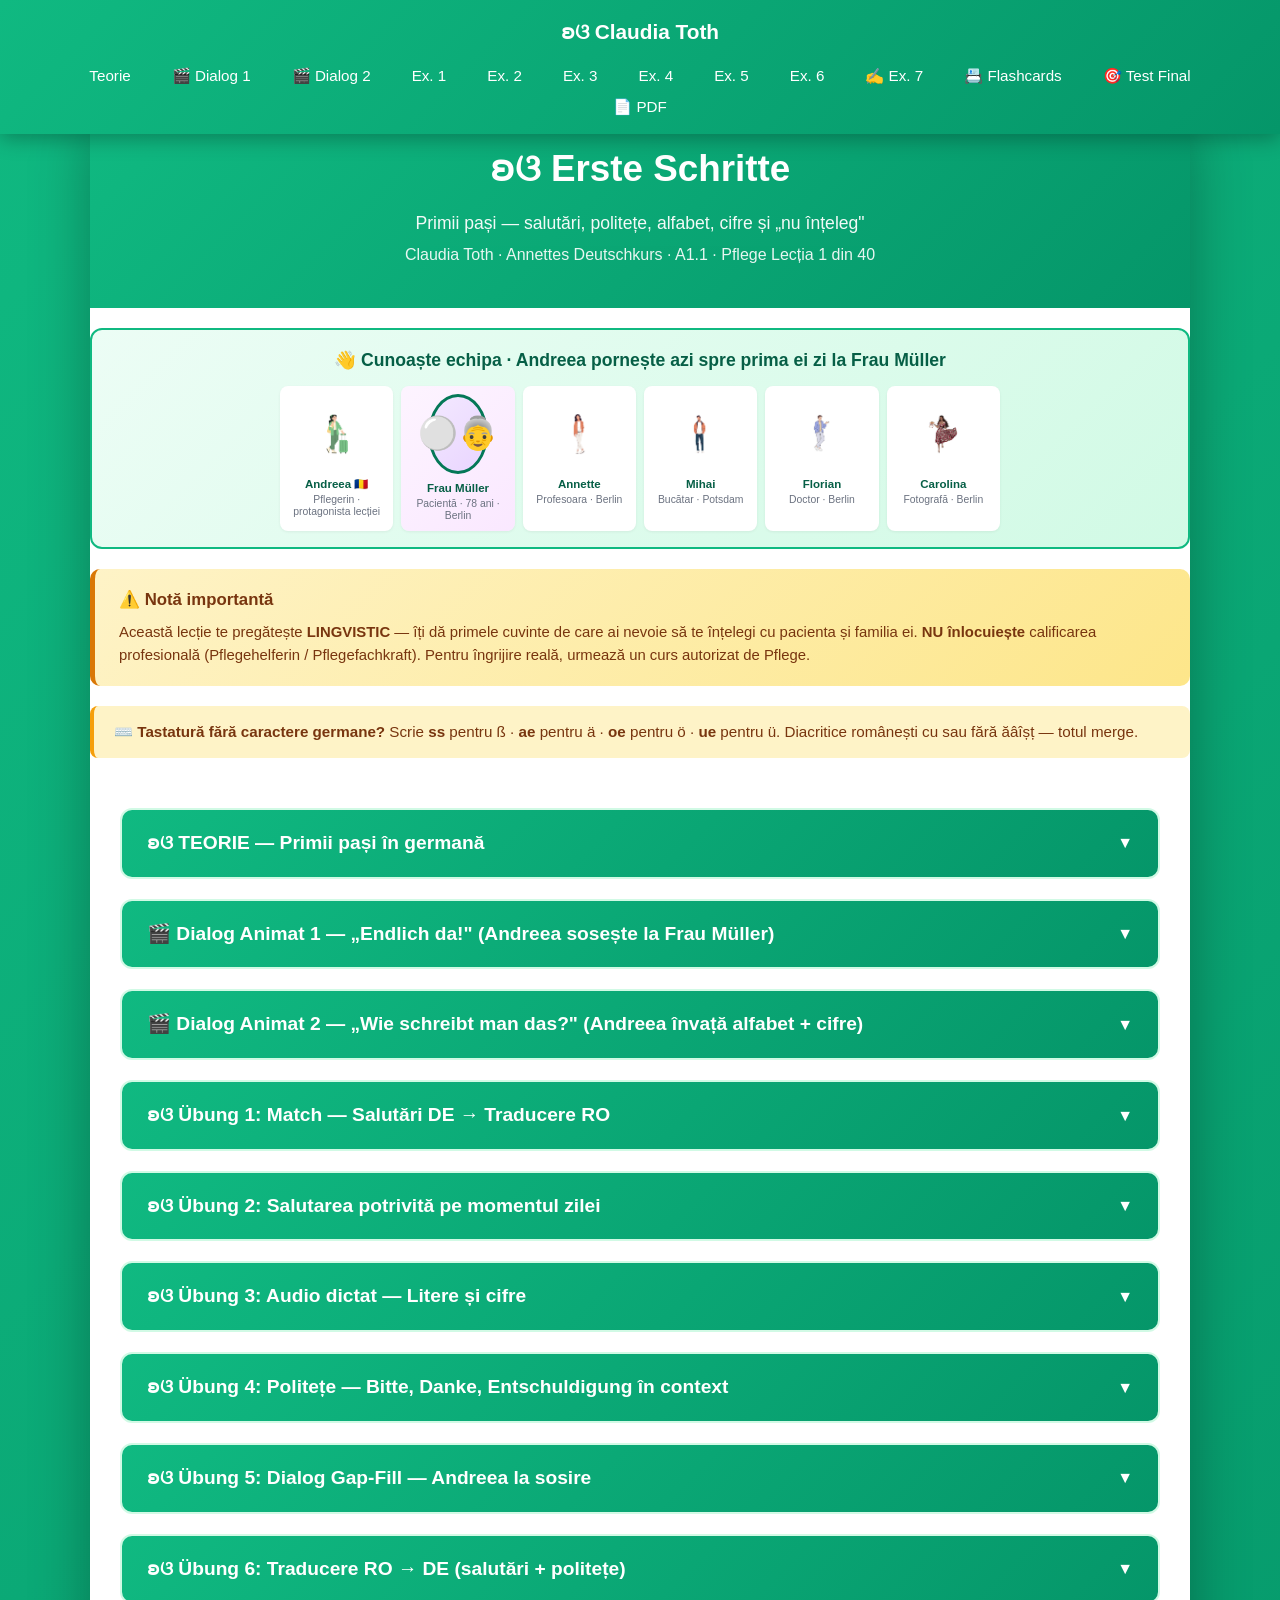
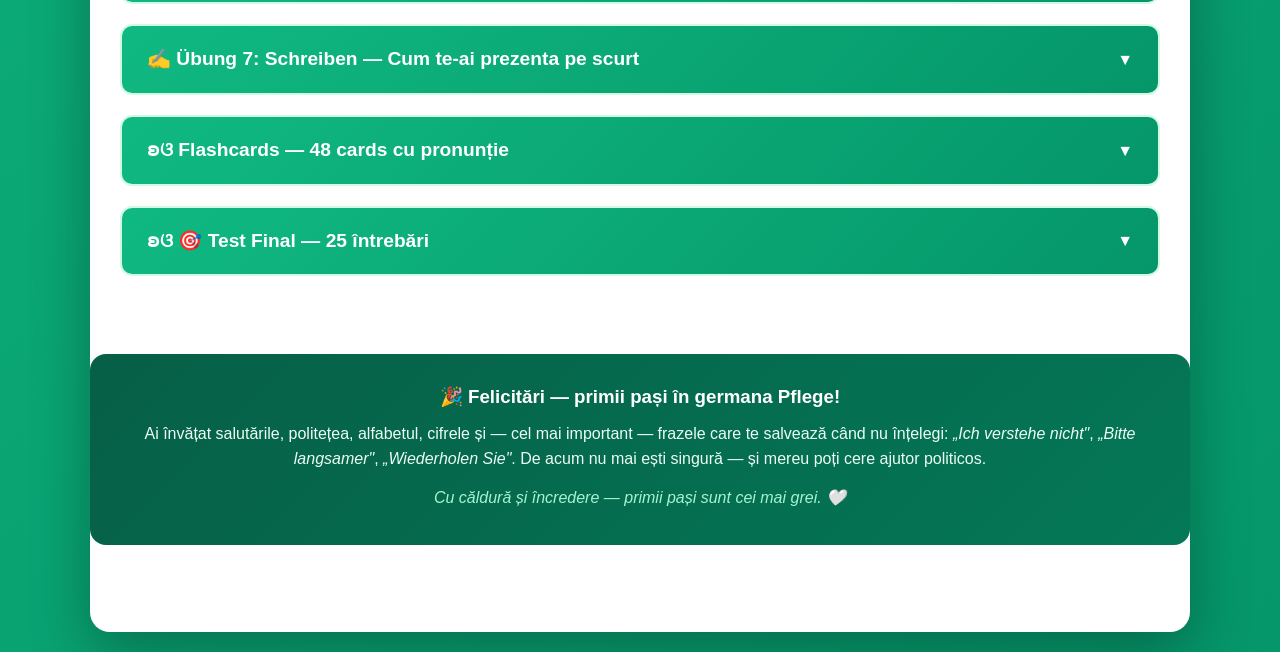
==== index.html @ 39cbe6c2 "Initial commit - Pflege Lectia 1 Erste Schritte A1.1 LIVE Prima lectie A1.1 din cursul Pflege cap-co" ====
<!DOCTYPE html>
<html lang="ro">
<head>
    <meta charset="UTF-8">
    <meta name="robots" content="noindex, nofollow">
    <meta name="viewport" content="width=device-width, initial-scale=1.0">
    <title>Erste Schritte — Salutări + politețe + alfabet + cifre + „nu înțeleg" · A1.1 · Pflege Lecția 1 · Annettes Deutschkurs</title>
    <meta property="og:title" content="Pflege Lecția 1 · Erste Schritte · Claudia Toth">
    <meta property="og:description" content="A1.1 Pflege Lecția 1 — primii pași: salutări, politețe, alfabetul german, cifre 0-10 și frazele salvatoare „nu înțeleg / vorbiți mai rar / repetați". Primul contact cu pacientul fără stres. · Claudia Toth · Annettes Deutschkurs">
    <meta property="og:type" content="website">
    <meta property="og:locale" content="ro_RO">
    <meta name="description" content="Pflege Lecția 1 — Erste Schritte. Salutări de bază, politețe, alfabet german, cifre 0-10, fraze salvatoare „nu înțeleg" · Claudia Toth · Annettes Deutschkurs">
    <link rel="stylesheet" href="styles.css">
</head>
<body>
    <nav class="navbar">
        <a href="#top" class="navbar-logo">ʚଓ Claudia Toth</a>
        <ul class="navbar-menu">
            <li><a href="#teorie" onclick="openSection(0)">Teorie</a></li>
            <li><a href="#dialog1" onclick="openSection(1)">🎬 Dialog 1</a></li>
            <li><a href="#dialog2" onclick="openSection(2)">🎬 Dialog 2</a></li>
            <li><a href="#ex1" onclick="openSection(3)">Ex. 1</a></li>
            <li><a href="#ex2" onclick="openSection(4)">Ex. 2</a></li>
            <li><a href="#ex3" onclick="openSection(5)">Ex. 3</a></li>
            <li><a href="#ex4" onclick="openSection(6)">Ex. 4</a></li>
            <li><a href="#ex5" onclick="openSection(7)">Ex. 5</a></li>
            <li><a href="#ex6" onclick="openSection(8)">Ex. 6</a></li>
            <li><a href="#ex7" onclick="openSection(9)">✍️ Ex. 7</a></li>
            <li><a href="#flashcards" onclick="openSection(10)">📇 Flashcards</a></li>
            <li><a href="#final-test" onclick="openSection(11)">🎯 Test Final</a></li>
            <li><a href="erste-schritte.pdf" download>📄 PDF</a></li>
        </ul>
    </nav>

    <div class="container" id="top">
        <div class="header">
            <h1>ʚଓ Erste Schritte</h1>
            <p class="subtitle">Primii pași — salutări, politețe, alfabet, cifre și „nu înțeleg"</p>
            <p>Claudia Toth · Annettes Deutschkurs · A1.1 · Pflege Lecția 1 din 40</p>
        </div>

        <div class="cast-banner">
            <h4>👋 Cunoaște echipa · Andreea pornește azi spre prima ei zi la Frau Müller</h4>
            <div class="cast-grid">
                <div class="cast-card"><img src="images/andreea.png" alt="Andreea"><div class="name">Andreea 🇷🇴</div><div class="detail">Pflegerin · protagonista lecției</div></div>
                <div class="cast-card frau-mueller-card">
                    <div class="frau-mueller-avatar">
                        <span class="hair">⚪</span>
                        <span class="face">👵</span>
                    </div>
                    <div class="name">Frau Müller</div><div class="detail">Pacientă · 78 ani · Berlin</div>
                </div>
                <div class="cast-card"><img src="images/annette.png" alt="Annette"><div class="name">Annette</div><div class="detail">Profesoara · Berlin</div></div>
                <div class="cast-card"><img src="images/mihai.png" alt="Mihai"><div class="name">Mihai</div><div class="detail">Bucătar · Potsdam</div></div>
                <div class="cast-card"><img src="images/florian.png" alt="Florian"><div class="name">Florian</div><div class="detail">Doctor · Berlin</div></div>
                <div class="cast-card"><img src="images/carolina.png" alt="Carolina"><div class="name">Carolina</div><div class="detail">Fotografă · Berlin</div></div>
            </div>
        </div>

        <div class="box-etic">
            <h4>⚠️ Notă importantă</h4>
            <p>Această lecție te pregătește <strong>LINGVISTIC</strong> — îți dă primele cuvinte de care ai nevoie să te înțelegi cu pacienta și familia ei. <strong>NU înlocuiește</strong> calificarea profesională (Pflegehelferin / Pflegefachkraft). Pentru îngrijire reală, urmează un curs autorizat de Pflege.</p>
        </div>

        <div style="background:#fef3c7; border-left:4px solid #f59e0b; padding:14px 20px; margin:20px 0; border-radius:8px;">
            <p style="margin:0; color:#78350f; font-size:0.95rem;">⌨️ <strong>Tastatură fără caractere germane?</strong> Scrie <strong>ss</strong> pentru ß · <strong>ae</strong> pentru ä · <strong>oe</strong> pentru ö · <strong>ue</strong> pentru ü. Diacritice românești cu sau fără ăâîșț — totul merge.</p>
        </div>

        <div class="content">
            <div class="section" id="teorie">
                <div class="section-header" onclick="toggleMainSection(0)"><h3>ʚଓ TEORIE — Primii pași în germană</h3><span class="arrow">▼</span></div>
                <div class="section-content" id="main-section-0"><div id="theory-container"></div></div>
            </div>

            <div class="section" id="dialog1">
                <div class="section-header" onclick="toggleMainSection(1)"><h3>🎬 Dialog Animat 1 — „Endlich da!" (Andreea sosește la Frau Müller)</h3><span class="arrow">▼</span></div>
                <div class="section-content" id="main-section-1"><div id="dialog1-container"></div></div>
            </div>

            <div class="section" id="dialog2">
                <div class="section-header" onclick="toggleMainSection(2)"><h3>🎬 Dialog Animat 2 — „Wie schreibt man das?" (Andreea învață alfabet + cifre)</h3><span class="arrow">▼</span></div>
                <div class="section-content" id="main-section-2"><div id="dialog2-container"></div></div>
            </div>

            <div class="section" id="ex1">
                <div class="section-header" onclick="toggleMainSection(3)"><h3>ʚଓ Übung 1: Match — Salutări DE → Traducere RO</h3><span class="arrow">▼</span></div>
                <div class="section-content" id="main-section-3">
                    <div id="ex1-container"></div>
                    <div class="btn-container">
                        <button class="btn btn-check" onclick="checkExercise(1)">✓ Verifică</button>
                        <button class="btn btn-reset" onclick="resetExercise(1)">↻ Resetează</button>
                    </div>
                    <div class="score" id="score-1"></div>
                </div>
            </div>

            <div class="section" id="ex2">
                <div class="section-header" onclick="toggleMainSection(4)"><h3>ʚଓ Übung 2: Salutarea potrivită pe momentul zilei</h3><span class="arrow">▼</span></div>
                <div class="section-content" id="main-section-4">
                    <div id="ex2-container"></div>
                    <div class="btn-container">
                        <button class="btn btn-check" onclick="checkExercise(2)">✓ Verifică</button>
                        <button class="btn btn-reset" onclick="resetExercise(2)">↻ Resetează</button>
                    </div>
                    <div class="score" id="score-2"></div>
                </div>
            </div>

            <div class="section" id="ex3">
                <div class="section-header" onclick="toggleMainSection(5)"><h3>ʚଓ Übung 3: Audio dictat — Litere și cifre</h3><span class="arrow">▼</span></div>
                <div class="section-content" id="main-section-5">
                    <div id="ex3-container"></div>
                    <div class="btn-container">
                        <button class="btn btn-check" onclick="checkExercise(3)">✓ Verifică</button>
                        <button class="btn btn-reset" onclick="resetExercise(3)">↻ Resetează</button>
                    </div>
                    <div class="score" id="score-3"></div>
                </div>
            </div>

            <div class="section" id="ex4">
                <div class="section-header" onclick="toggleMainSection(6)"><h3>ʚଓ Übung 4: Politețe — Bitte, Danke, Entschuldigung în context</h3><span class="arrow">▼</span></div>
                <div class="section-content" id="main-section-6">
                    <div id="ex4-container"></div>
                    <div class="btn-container">
                        <button class="btn btn-check" onclick="checkExercise(4)">✓ Verifică</button>
                        <button class="btn btn-reset" onclick="resetExercise(4)">↻ Resetează</button>
                    </div>
                    <div class="score" id="score-4"></div>
                </div>
            </div>

            <div class="section" id="ex5">
                <div class="section-header" onclick="toggleMainSection(7)"><h3>ʚଓ Übung 5: Dialog Gap-Fill — Andreea la sosire</h3><span class="arrow">▼</span></div>
                <div class="section-content" id="main-section-7">
                    <div id="ex5-container"></div>
                    <div class="btn-container">
                        <button class="btn btn-check" onclick="checkExercise(5)">✓ Verifică</button>
                        <button class="btn btn-reset" onclick="resetExercise(5)">↻ Resetează</button>
                    </div>
                    <div class="score" id="score-5"></div>
                </div>
            </div>

            <div class="section" id="ex6">
                <div class="section-header" onclick="toggleMainSection(8)"><h3>ʚଓ Übung 6: Traducere RO → DE (salutări + politețe)</h3><span class="arrow">▼</span></div>
                <div class="section-content" id="main-section-8">
                    <div id="ex6-container"></div>
                    <div class="btn-container">
                        <button class="btn btn-check" onclick="checkExercise(6)">✓ Verifică</button>
                        <button class="btn btn-reset" onclick="resetExercise(6)">↻ Resetează</button>
                    </div>
                    <div class="score" id="score-6"></div>
                </div>
            </div>

            <div class="section" id="ex7">
                <div class="section-header" onclick="toggleMainSection(9)"><h3>✍️ Übung 7: Schreiben — Cum te-ai prezenta pe scurt</h3><span class="arrow">▼</span></div>
                <div class="section-content" id="main-section-9">
                    <div id="ex7-container"></div>
                </div>
            </div>

            <div class="section" id="flashcards">
                <div class="section-header" onclick="toggleMainSection(10)"><h3>ʚଓ Flashcards — 48 cards cu pronunție</h3><span class="arrow">▼</span></div>
                <div class="section-content" id="main-section-10"><div id="flashcards-container"></div></div>
            </div>

            <div class="section" id="final-test">
                <div class="section-header" onclick="toggleMainSection(11)"><h3>ʚଓ 🎯 Test Final — 25 întrebări</h3><span class="arrow">▼</span></div>
                <div class="section-content" id="main-section-11"><div id="final-test-container"></div></div>
            </div>
        </div>

        <div class="footer-cta">
            <h3>🎉 Felicitări — primii pași în germana Pflege!</h3>
            <p>Ai învățat salutările, politețea, alfabetul, cifrele și — cel mai important — frazele care te salvează când nu înțelegi: <em>„Ich verstehe nicht"</em>, <em>„Bitte langsamer"</em>, <em>„Wiederholen Sie"</em>. De acum nu mai ești singură — și mereu poți cere ajutor politicos.</p>
            <p class="cta-sub">Cu căldură și încredere — primii pași sunt cei mai grei. 🤍</p>
        </div>

        <footer style="text-align:center; padding:24px 16px; color:#fff; font-size:0.9rem; opacity:0.9;">
            © 2026 Claudia Toth · Annettes Deutschkurs · Pflege Lecția 1 din 40 — Erste Schritte
        </footer>
    </div>

    <script src="main.js"></script>
    <script src="theory.js"></script>
    <script src="dialogs.js"></script>
    <script src="exercises.js"></script>
    <script src="flashcards.js"></script>
    <script src="final-test.js"></script>
</body>
</html>
---- styles.css ----
﻿/* ============================================
   CLAUDIA TOTH - NOMEN-VERB-VERBINDUNGEN
   Design verde profesional · Mobile responsive
   ============================================ */

* {
    margin: 0;
    padding: 0;
    box-sizing: border-box;
}

body {
    font-family: 'Segoe UI', Tahoma, Geneva, Verdana, sans-serif;
    background: linear-gradient(135deg, #10b981 0%, #059669 100%);
    line-height: 1.6;
    padding: 0;
    padding-top: 80px;
    min-height: 100vh;
    color: #374151;
}

/* ============================================
   NAVIGATION BAR
   ============================================ */
.navbar {
    position: fixed;
    top: 0;
    left: 0;
    right: 0;
    background: linear-gradient(135deg, #10b981 0%, #059669 100%);
    padding: 15px 30px;
    box-shadow: 0 4px 20px rgba(0,0,0,0.3);
    z-index: 1000;
    display: flex;
    flex-direction: column;
    gap: 15px;
    align-items: center;
    justify-content: center;
}

.navbar-logo {
    color: white;
    font-size: 1.3rem;
    font-weight: bold;
    text-decoration: none;
}

.navbar-menu {
    display: flex;
    gap: 5px;
    list-style: none;
    align-items: center;
    flex-wrap: wrap;
    justify-content: center;
}

.navbar-menu a {
    color: white;
    text-decoration: none;
    padding: 10px 18px;
    border-radius: 8px;
    transition: all 0.3s;
    font-size: 0.95rem;
    font-weight: 500;
}

.navbar-menu a:hover {
    background: rgba(255,255,255,0.2);
    transform: translateY(-2px);
}

/* ============================================
   CONTAINER PRINCIPAL
   ============================================ */
.container {
    max-width: 1100px;
    margin: 20px auto;
    background: white;
    border-radius: 20px;
    box-shadow: 0 20px 60px rgba(0,0,0,0.3);
    overflow: hidden;
}

.header {
    background: linear-gradient(135deg, #10b981 0%, #059669 100%);
    color: white;
    padding: 40px 30px;
    text-align: center;
}

.header h1 {
    font-size: 2.3rem;
    margin-bottom: 10px;
}

.header .subtitle {
    font-size: 1.1rem;
    opacity: 0.95;
    margin-bottom: 5px;
}

.header p {
    font-size: 1rem;
    opacity: 0.9;
}

.content {
    padding: 30px;
}

/* ============================================
   SECȚIUNI (Teorie + Exerciții)
   ============================================ */
.section {
    margin-bottom: 20px;
    scroll-margin-top: 100px;
    border-radius: 12px;
    overflow: hidden;
    border: 2px solid #d1fae5;
}

.section-header {
    background: linear-gradient(135deg, #10b981 0%, #059669 100%);
    color: white;
    padding: 18px 25px;
    cursor: pointer;
    display: flex;
    justify-content: space-between;
    align-items: center;
    transition: all 0.3s;
}

.section-header:hover {
    background: linear-gradient(135deg, #059669 0%, #047857 100%);
}

.section-header h3 {
    font-size: 1.2rem;
}

.arrow {
    transition: transform 0.3s;
    font-size: 1rem;
}

.arrow.rotated {
    transform: rotate(180deg);
}

.section-content {
    display: none;
    padding: 25px;
    background: #f0fdf4;
}

.section-content.active {
    display: block;
    animation: fadeIn 0.4s ease-in-out;
}

@keyframes fadeIn {
    from { opacity: 0; transform: translateY(-5px); }
    to { opacity: 1; transform: translateY(0); }
}

/* ============================================
   SUB-SECȚIUNI (în Teorie)
   ============================================ */
.sub-section {
    margin-bottom: 12px;
    border-radius: 10px;
    overflow: hidden;
    border: 1px solid #a7f3d0;
    background: white;
}

.sub-section-header {
    background: #d1fae5;
    color: #065f46;
    padding: 12px 18px;
    cursor: pointer;
    display: flex;
    justify-content: space-between;
    align-items: center;
    font-weight: 600;
    transition: background 0.3s;
    gap: 10px;
}

.sub-section-header > span:first-child {
    flex: 1;
}

.sub-section-header:hover {
    background: #a7f3d0;
}

/* ============================================
   AUDIO PLAYER (Play / Stop la fiecare subtitlu)
   ============================================ */
.audio-player {
    display: flex;
    align-items: center;
}

.audio-btn {
    background: #10b981;
    color: white;
    border: none;
    width: 36px;
    height: 36px;
    border-radius: 50%;
    cursor: pointer;
    font-size: 0.9rem;
    transition: all 0.3s;
    display: flex;
    align-items: center;
    justify-content: center;
    padding: 0;
    box-shadow: 0 2px 6px rgba(16, 185, 129, 0.3);
}

.audio-btn:hover {
    background: #059669;
    transform: scale(1.1);
    box-shadow: 0 4px 10px rgba(16, 185, 129, 0.5);
}

.audio-btn:active {
    transform: scale(0.95);
}

.lesson-audio {
    display: flex;
    align-items: center;
    gap: 12px;
    margin-bottom: 18px;
    padding: 10px 14px;
    background: #f0fdf4;
    border-left: 4px solid #10b981;
    border-radius: 6px;
}

.lesson-audio-label {
    color: #065f46;
    font-weight: 600;
    font-size: 0.95rem;
}

.sub-arrow {
    transition: transform 0.3s;
}

.sub-arrow.rotated {
    transform: rotate(180deg);
}

.sub-section-content {
    display: none;
    padding: 18px;
    background: white;
}

.sub-section-content.active {
    display: block;
}

/* ============================================
   THEORY BOX
   ============================================ */
.theory-box {
    background: white;
    border-left: 4px solid #10b981;
    padding: 18px 22px;
    margin: 12px 0;
    border-radius: 8px;
    box-shadow: 0 2px 8px rgba(0,0,0,0.05);
}

.theory-box h4 {
    color: #065f46;
    margin-bottom: 10px;
    font-size: 1.1rem;
}

.theory-box p {
    margin-bottom: 8px;
}

.theory-box ul {
    margin-left: 20px;
    margin-top: 8px;
}

.theory-box li {
    margin-bottom: 6px;
}

/* Exemple în context */
.example-box {
    background: #ecfdf5;
    border: 1px dashed #10b981;
    padding: 12px 16px;
    border-radius: 8px;
    margin: 10px 0;
    font-style: italic;
}

.example-box .de {
    color: #065f46;
    font-weight: 600;
    font-style: normal;
}

.example-box .ro {
    color: #6b7280;
    font-size: 0.95rem;
    margin-top: 4px;
}

/* Tabele teorie */
.theory-table {
    width: 100%;
    border-collapse: collapse;
    margin: 12px 0;
    background: white;
    border-radius: 8px;
    overflow: hidden;
    box-shadow: 0 2px 6px rgba(0,0,0,0.05);
}

.theory-table th {
    background: #10b981;
    color: white;
    padding: 12px;
    text-align: left;
    font-weight: 600;
}

.theory-table td {
    padding: 10px 12px;
    border-bottom: 1px solid #d1fae5;
}

.theory-table tr:last-child td {
    border-bottom: none;
}

.theory-table tr:nth-child(even) {
    background: #f0fdf4;
}

.theory-table .verb {
    color: #059669;
    font-weight: bold;
}

.theory-table .nomen {
    color: #065f46;
    font-weight: 600;
}

.theory-table .ro-text {
    color: #6b7280;
    font-style: italic;
    font-size: 0.95rem;
}

/* ============================================
   EXERCIȚII
   ============================================ */
.exercise-instruction {
    background: #fffbeb;
    border-left: 4px solid #f59e0b;
    padding: 12px 18px;
    margin-bottom: 18px;
    border-radius: 8px;
    color: #78350f;
}

.exercise-item {
    background: white;
    padding: 15px 18px;
    margin-bottom: 12px;
    border-radius: 10px;
    display: flex;
    align-items: flex-start;
    gap: 12px;
    flex-wrap: wrap;
    box-shadow: 0 2px 6px rgba(0,0,0,0.05);
}

.exercise-number {
    background: #10b981;
    color: white;
    width: 30px;
    height: 30px;
    border-radius: 50%;
    display: flex;
    align-items: center;
    justify-content: center;
    font-weight: bold;
    flex-shrink: 0;
    font-size: 0.9rem;
}

.input-group {
    flex: 1;
    min-width: 200px;
    display: flex;
    flex-direction: column;
    gap: 6px;
}

.input-group label {
    color: #374151;
    font-size: 1rem;
    line-height: 1.5;
}

.input-group .nomen-highlight {
    color: #065f46;
    font-weight: bold;
    background: #d1fae5;
    padding: 2px 8px;
    border-radius: 5px;
}

.input-group input[type="text"],
.input-group select {
    padding: 10px 14px;
    border: 2px solid #d1fae5;
    border-radius: 8px;
    font-size: 1rem;
    font-family: inherit;
    transition: all 0.3s;
    background: white;
}

.input-group input[type="text"]:focus,
.input-group select:focus {
    outline: none;
    border-color: #10b981;
    box-shadow: 0 0 0 3px rgba(16, 185, 129, 0.15);
}

/* Multiple choice */
.mc-options {
    display: flex;
    flex-direction: column;
    gap: 8px;
    margin-top: 8px;
}

.mc-option {
    display: flex;
    align-items: center;
    gap: 10px;
    padding: 8px 12px;
    border-radius: 8px;
    transition: background 0.2s;
    cursor: pointer;
}

.mc-option:hover {
    background: #f0fdf4;
}

.mc-option input[type="radio"] {
    cursor: pointer;
    width: 18px;
    height: 18px;
    accent-color: #10b981;
}

.mc-option label {
    cursor: pointer;
    flex: 1;
}

/* Feedback */
.feedback {
    width: 100%;
    margin-top: 8px;
    padding: 0;
    font-size: 0.95rem;
    border-radius: 6px;
    transition: all 0.3s;
}

.feedback.correct {
    background: #d1fae5;
    color: #065f46;
    padding: 10px 14px;
    border-left: 3px solid #10b981;
}

.feedback.incorrect {
    background: #fee2e2;
    color: #991b1b;
    padding: 10px 14px;
    border-left: 3px solid #ef4444;
}

.feedback.correct::before {
    content: "✓ Richtig! ";
    font-weight: bold;
}

.feedback.incorrect::before {
    content: "✗ Falsch. ";
    font-weight: bold;
}

/* ============================================
   BUTOANE
   ============================================ */
.btn-container {
    display: flex;
    gap: 15px;
    justify-content: center;
    margin: 30px 0;
    flex-wrap: wrap;
}

.btn {
    padding: 14px 32px;
    border: none;
    border-radius: 10px;
    font-size: 1rem;
    font-weight: 600;
    cursor: pointer;
    transition: all 0.3s;
    font-family: inherit;
}

.btn-check {
    background: linear-gradient(135deg, #10b981 0%, #059669 100%);
    color: white;
}

.btn-check:hover {
    transform: translateY(-2px);
    box-shadow: 0 8px 20px rgba(16, 185, 129, 0.4);
}

.btn-reset {
    background: #6b7280;
    color: white;
}

.btn-reset:hover {
    background: #4b5563;
    transform: translateY(-2px);
    box-shadow: 0 8px 20px rgba(107, 114, 128, 0.4);
}

/* ============================================
   SCOR
   ============================================ */
.score {
    display: none;
    background: linear-gradient(135deg, #10b981 0%, #059669 100%);
    color: white;
    padding: 25px;
    border-radius: 12px;
    text-align: center;
    margin: 20px 0;
    scroll-margin-top: 100px;
}

.score.show {
    display: block;
    animation: fadeIn 0.5s;
}

.score-value {
    font-size: 2rem;
    font-weight: bold;
    margin-bottom: 10px;
}

.score-message {
    font-size: 1.1rem;
}

/* ============================================
   FLASHCARDS
   ============================================ */
.flashcard-counter {
    text-align: center;
    margin-bottom: 15px;
    color: #065f46;
    font-weight: 600;
}

.flashcard {
    background: white;
    border-radius: 16px;
    padding: 50px 30px;
    min-height: 220px;
    display: flex;
    align-items: center;
    justify-content: center;
    text-align: center;
    cursor: pointer;
    box-shadow: 0 4px 15px rgba(0,0,0,0.1);
    transition: transform 0.3s;
    position: relative;
    border: 3px solid #10b981;
}

.flashcard:hover {
    transform: scale(1.02);
}

.flashcard-content {
    width: 100%;
}

.flashcard .de {
    font-size: 1.8rem;
    color: #065f46;
    font-weight: bold;
    margin-bottom: 10px;
}

.flashcard .ro {
    font-size: 1.2rem;
    color: #6b7280;
    font-style: italic;
    display: none;
}

.flashcard.flipped .ro {
    display: block;
    animation: fadeIn 0.3s;
}

.flashcard-hint {
    position: absolute;
    bottom: 12px;
    left: 0;
    right: 0;
    color: #9ca3af;
    font-size: 0.85rem;
}

.flashcard-audio-btn {
    position: absolute;
    top: 15px;
    right: 15px;
    background: #10b981;
    color: white;
    border: none;
    width: 40px;
    height: 40px;
    border-radius: 50%;
    font-size: 1.2rem;
    cursor: pointer;
    transition: all 0.3s;
    display: flex;
    align-items: center;
    justify-content: center;
}

.flashcard-audio-btn:hover {
    background: #059669;
    transform: scale(1.1);
}

.flashcard-controls {
    display: flex;
    justify-content: space-between;
    gap: 15px;
    margin-top: 20px;
}

.flashcard-btn {
    flex: 1;
    background: linear-gradient(135deg, #10b981 0%, #059669 100%);
    color: white;
    padding: 12px;
    border: none;
    border-radius: 8px;
    cursor: pointer;
    font-size: 1rem;
    font-weight: 600;
    transition: all 0.3s;
    font-family: inherit;
}

.flashcard-btn:hover {
    transform: translateY(-2px);
    box-shadow: 0 4px 12px rgba(16, 185, 129, 0.4);
}

.flashcard-btn:disabled {
    background: #d1d5db;
    cursor: not-allowed;
    transform: none;
    box-shadow: none;
}

/* ============================================
   MOBILE RESPONSIVE
   ============================================ */
@media (max-width: 768px) {
    body {
        padding: 0;
        padding-top: 140px;
    }

    .navbar {
        padding: 15px;
    }

    .navbar-menu a {
        padding: 8px 12px;
        font-size: 0.85rem;
    }

    .container {
        margin: 10px;
        border-radius: 12px;
    }

    .header h1 {
        font-size: 1.6rem;
    }

    .header .subtitle {
        font-size: 0.95rem;
    }

    .content {
        padding: 15px;
    }

    .section-header h3 {
        font-size: 1rem;
    }

    .exercise-item {
        padding: 12px;
    }

    .input-group {
        min-width: 100%;
    }

    .btn {
        padding: 12px 24px;
        font-size: 0.95rem;
    }

    .flashcard {
        padding: 35px 20px;
        min-height: 180px;
    }

    .flashcard .de {
        font-size: 1.4rem;
    }

    .flashcard .ro {
        font-size: 1rem;
    }

    .theory-table,
    .grammar-table {
        font-size: 0.9rem;
        display: block;
        overflow-x: auto;
        white-space: nowrap;
        -webkit-overflow-scrolling: touch;
        max-width: 100%;
        scrollbar-width: thin;
        scrollbar-color: #f59e0b #fef3c7;
        background-image: linear-gradient(to right, transparent calc(100% - 32px), rgba(245, 158, 11, 0.28) 100%);
        background-attachment: local;
        background-repeat: no-repeat;
    }

    .theory-table::-webkit-scrollbar,
    .grammar-table::-webkit-scrollbar {
        height: 6px;
    }
    .theory-table::-webkit-scrollbar-track,
    .grammar-table::-webkit-scrollbar-track {
        background: #fef3c7;
        border-radius: 3px;
    }
    .theory-table::-webkit-scrollbar-thumb,
    .grammar-table::-webkit-scrollbar-thumb {
        background: #f59e0b;
        border-radius: 3px;
    }

    .theory-table::before,
    .grammar-table::before {
        content: '👈 Glisează lateral pentru toate coloanele 👉';
        display: block;
        background: #fef3c7;
        color: #92400e;
        padding: 6px 10px;
        font-size: 0.72rem;
        text-align: center;
        font-style: italic;
        border-radius: 6px 6px 0 0;
        white-space: nowrap;
        border-bottom: 1px solid #f59e0b;
        position: sticky;
        left: 0;
    }

    .theory-table th,
    .theory-table td,
    .grammar-table th,
    .grammar-table td {
        padding: 8px;
    }
}

/* ============================================
   TRADUCERI ROMÂNĂ sub fiecare propoziție germană
   Permanent vizibile sub tabelele de teorie
   ============================================ */
.ro-translation {
    display: inline-block;
    color: #6b7280;
    font-style: italic;
    font-size: 0.88rem;
    font-weight: normal;
    line-height: 1.4;
    margin-top: 4px;
    padding-left: 8px;
    border-left: 2px solid #fcd34d;
}

/* ============================================
   TEST FINAL - Wizard Style
   ============================================ */

/* Intro section */
.test-intro {
    background: white;
    padding: 30px;
    border-radius: 12px;
    text-align: center;
    box-shadow: 0 2px 8px rgba(0,0,0,0.05);
}

.test-intro h3 {
    color: #065f46;
    font-size: 1.5rem;
    margin-bottom: 15px;
}

.test-intro p {
    color: #374151;
    margin-bottom: 15px;
}

.test-info-list {
    list-style: none;
    padding: 0;
    margin: 20px auto;
    max-width: 500px;
    text-align: left;
}

.test-info-list li {
    padding: 8px 0;
    color: #374151;
}

.btn-large {
    padding: 16px 40px !important;
    font-size: 1.1rem !important;
    margin-top: 15px;
}

/* Wizard - container principal */
.test-wizard {
    background: white;
    padding: 30px;
    border-radius: 12px;
    box-shadow: 0 2px 8px rgba(0,0,0,0.05);
}

/* Progress bar */
.test-progress {
    margin-bottom: 25px;
}

.test-progress-info {
    display: flex;
    justify-content: space-between;
    margin-bottom: 10px;
    font-weight: 600;
    color: #065f46;
    flex-wrap: wrap;
    gap: 10px;
}

.test-progress-bar {
    height: 12px;
    background: #d1fae5;
    border-radius: 6px;
    overflow: hidden;
}

.test-progress-fill {
    height: 100%;
    background: linear-gradient(90deg, #10b981 0%, #059669 100%);
    transition: width 0.4s ease;
    border-radius: 6px;
    box-shadow: 0 0 8px rgba(16, 185, 129, 0.4);
}

/* Întrebarea curentă */
.test-question {
    background: #f0fdf4;
    padding: 25px;
    border-radius: 10px;
    margin-bottom: 20px;
    border: 2px solid #d1fae5;
}

.test-question-label {
    color: #065f46;
    font-weight: 600;
    font-size: 1.05rem;
    margin-bottom: 15px;
}

.test-question-content {
    font-size: 1.15rem;
    color: #374151;
    line-height: 1.8;
    margin-bottom: 12px;
}

.test-blank {
    background: #fef3c7;
    padding: 4px 16px;
    border-radius: 6px;
    border: 2px dashed #f59e0b;
    color: #78350f;
    font-weight: bold;
    margin-right: 8px;
}

.test-translation {
    display: block;
    color: #6b7280;
    font-style: italic;
    margin: 10px 0;
    font-size: 0.95rem;
}

.test-ro-text {
    background: #fff7ed;
    padding: 15px;
    border-radius: 8px;
    border-left: 4px solid #f59e0b;
    color: #78350f;
    font-weight: 500;
}

.test-input {
    width: 100%;
    padding: 12px 16px;
    border: 2px solid #d1fae5;
    border-radius: 8px;
    font-size: 1.05rem;
    font-family: inherit;
    transition: all 0.3s;
    background: white;
    margin-top: 10px;
}

.test-input:focus {
    outline: none;
    border-color: #10b981;
    box-shadow: 0 0 0 3px rgba(16, 185, 129, 0.15);
}

.test-mc {
    margin-top: 15px;
}

.test-mc .mc-option {
    background: white;
    padding: 12px 16px;
    border-radius: 8px;
    margin-bottom: 8px;
    border: 2px solid #d1fae5;
    transition: all 0.2s;
}

.test-mc .mc-option:hover {
    border-color: #10b981;
    background: #f0fdf4;
}

/* Controale wizard */
.test-controls {
    display: flex;
    gap: 12px;
    justify-content: space-between;
    margin-top: 25px;
    flex-wrap: wrap;
}

.btn-secondary {
    background: #6b7280;
    color: white;
}

.btn-secondary:hover {
    background: #4b5563;
    transform: translateY(-2px);
    box-shadow: 0 4px 12px rgba(107, 114, 128, 0.4);
}

.btn:disabled {
    opacity: 0.5;
    cursor: not-allowed;
    transform: none !important;
    box-shadow: none !important;
}

/* Buton ÎNAPOI LA TEORIE */
.btn-back {
    background: linear-gradient(135deg, #6366f1 0%, #4f46e5 100%);
    color: white;
}

.btn-back:hover {
    transform: translateY(-2px);
    box-shadow: 0 8px 20px rgba(99, 102, 241, 0.4);
}

.test-back-top {
    margin-bottom: 20px;
}

/* REZULTATE */
.test-results {
    background: white;
    padding: 30px;
    border-radius: 12px;
    box-shadow: 0 2px 8px rgba(0,0,0,0.05);
}

.test-result-card {
    text-align: center;
    padding: 30px;
    border-radius: 16px;
    margin-bottom: 25px;
}

.test-result-card.passed {
    background: linear-gradient(135deg, #10b981 0%, #059669 100%);
    color: white;
}

.test-result-card.failed {
    background: linear-gradient(135deg, #ef4444 0%, #dc2626 100%);
    color: white;
}

.test-result-emoji {
    font-size: 4rem;
    margin-bottom: 10px;
}

.test-result-badge {
    font-size: 1.3rem;
    font-weight: bold;
    letter-spacing: 2px;
    margin-bottom: 15px;
    opacity: 0.95;
}

.test-result-score {
    font-size: 3rem;
    font-weight: bold;
    margin-bottom: 5px;
}

.test-result-percentage {
    font-size: 2.5rem;
    font-weight: bold;
    margin-bottom: 20px;
    opacity: 0.9;
}

.test-result-message {
    font-size: 1rem;
    line-height: 1.6;
    max-width: 550px;
    margin: 0 auto;
    padding: 0 15px;
}

.pass-mark, .fail-mark {
    margin-top: 20px;
    padding: 12px;
    background: rgba(255,255,255,0.2);
    border-radius: 8px;
    font-weight: 600;
    font-size: 0.95rem;
}

/* Stats categorii */
.test-stats {
    background: #f0fdf4;
    padding: 20px;
    border-radius: 10px;
    margin-bottom: 20px;
    border-left: 4px solid #10b981;
}

.test-stats h4 {
    color: #065f46;
    margin-bottom: 12px;
}

.test-stats ul {
    list-style: none;
    padding: 0;
}

.test-stats li {
    padding: 8px 0;
    border-bottom: 1px solid #d1fae5;
    color: #374151;
}

.test-stats li:last-child {
    border-bottom: none;
}

/* Greșeli */
.test-mistakes {
    background: #fef2f2;
    padding: 20px;
    border-radius: 10px;
    margin-bottom: 20px;
    border-left: 4px solid #ef4444;
}

.test-mistakes h4 {
    color: #991b1b;
    margin-bottom: 15px;
}

.mistake-item {
    background: white;
    padding: 12px 15px;
    border-radius: 8px;
    margin-bottom: 10px;
    line-height: 1.6;
}

/* Acțiuni finale */
.test-final-actions {
    display: flex;
    gap: 15px;
    justify-content: center;
    flex-wrap: wrap;
    margin-top: 25px;
}

/* Mobile responsive pentru test */
@media (max-width: 768px) {
    .test-intro,
    .test-wizard,
    .test-results {
        padding: 20px 15px;
    }
    
    .test-question {
        padding: 18px 15px;
    }
    
    .test-question-content {
        font-size: 1rem;
    }
    
    .test-result-emoji {
        font-size: 3rem;
    }
    
    .test-result-score {
        font-size: 2.2rem;
    }
    
    .test-result-percentage {
        font-size: 1.8rem;
    }
    
    .test-controls {
        flex-direction: column;
    }

    .test-controls .btn {
        width: 100%;
    }
}

/* ============================================
   EX1 - CLICK-MATCH (DE ↔ RO)
   ============================================ */
.dm-board {
    display: grid;
    grid-template-columns: 1fr 1fr;
    gap: 18px;
    margin: 15px 0;
}

.dm-col {
    background: white;
    padding: 14px;
    border-radius: 10px;
    box-shadow: 0 2px 6px rgba(0,0,0,0.05);
    display: flex;
    flex-direction: column;
    gap: 8px;
}

.dm-col-title {
    color: #065f46;
    font-weight: bold;
    margin-bottom: 6px;
    text-align: center;
    font-size: 1rem;
    padding-bottom: 8px;
    border-bottom: 2px solid #d1fae5;
}

.dm-tile {
    padding: 10px 14px;
    background: #f0fdf4;
    border: 2px solid #d1fae5;
    border-radius: 8px;
    cursor: pointer;
    transition: all 0.2s;
    font-weight: 500;
    color: #065f46;
    text-align: center;
}

.dm-tile:hover {
    background: #d1fae5;
    border-color: #10b981;
    transform: translateY(-1px);
}

.dm-tile.dm-selected {
    background: #fef3c7;
    border-color: #f59e0b;
    color: #78350f;
}

.dm-tile.dm-correct {
    background: #d1fae5;
    border-color: #10b981;
    color: #065f46;
    cursor: default;
    opacity: 0.7;
}

.dm-tile.dm-wrong {
    background: #fee2e2;
    border-color: #ef4444;
    color: #991b1b;
    animation: shake 0.4s;
}

.dm-status {
    text-align: center;
    margin-top: 12px;
    padding: 10px;
    background: #fffbeb;
    border-radius: 8px;
    color: #78350f;
    font-weight: 600;
    border-left: 4px solid #f59e0b;
}

@keyframes shake {
    0%, 100% { transform: translateX(0); }
    25% { transform: translateX(-5px); }
    75% { transform: translateX(5px); }
}

/* ============================================
   EX2 - SORT 5 COLOANE
   ============================================ */
.sort-pool {
    display: flex;
    flex-wrap: wrap;
    gap: 8px;
    padding: 14px;
    background: white;
    border: 2px dashed #10b981;
    border-radius: 10px;
    margin: 15px 0;
    min-height: 60px;
}

.sort-tile {
    padding: 8px 14px;
    background: #f0fdf4;
    border: 2px solid #d1fae5;
    border-radius: 8px;
    cursor: pointer;
    transition: all 0.2s;
    font-weight: 500;
    color: #065f46;
    user-select: none;
}

.sort-tile:hover {
    background: #d1fae5;
    border-color: #10b981;
}

.sort-tile.sort-selected {
    background: #fef3c7;
    border-color: #f59e0b;
    color: #78350f;
}

.sort-tile.sort-wrong {
    background: #fee2e2;
    border-color: #ef4444;
    color: #991b1b;
    animation: shake 0.4s;
}

.sort-tile.sort-placed {
    background: #d1fae5;
    border-color: #10b981;
    color: #065f46;
    cursor: default;
}

.sort-cols {
    display: grid;
    grid-template-columns: repeat(5, 1fr);
    gap: 10px;
    margin-top: 12px;
}

.sort-col {
    background: white;
    border: 2px solid #d1fae5;
    border-radius: 10px;
    padding: 10px;
    cursor: pointer;
    min-height: 140px;
    transition: all 0.2s;
}

.sort-col:hover {
    border-color: #10b981;
    background: #f0fdf4;
}

.sort-col-title {
    text-align: center;
    font-weight: bold;
    color: white;
    background: linear-gradient(135deg, #10b981 0%, #059669 100%);
    padding: 6px 10px;
    border-radius: 6px;
    margin-bottom: 8px;
    font-size: 1rem;
}

.sort-col-body {
    display: flex;
    flex-direction: column;
    gap: 6px;
}

/* ============================================
   EX3 - SATZBAU KLAMMER (click-to-build)
   ============================================ */
.satzbau-item {
    background: white;
    padding: 15px 18px;
    margin-bottom: 12px;
    border-radius: 10px;
    display: flex;
    align-items: flex-start;
    gap: 12px;
    box-shadow: 0 2px 6px rgba(0,0,0,0.05);
}

.satzbau-answer {
    min-height: 50px;
    padding: 12px;
    background: #fffbeb;
    border: 2px dashed #f59e0b;
    border-radius: 8px;
    margin: 8px 0;
    display: flex;
    flex-wrap: wrap;
    gap: 6px;
    align-items: center;
}

.satzbau-answer-placeholder {
    color: #9ca3af;
    font-style: italic;
    font-size: 0.95rem;
}

.satzbau-pool {
    display: flex;
    flex-wrap: wrap;
    gap: 8px;
    padding: 10px;
    background: #f0fdf4;
    border-radius: 8px;
    margin-top: 8px;
}

.satzbau-word {
    padding: 8px 14px;
    background: white;
    border: 2px solid #d1fae5;
    border-radius: 8px;
    cursor: pointer;
    transition: all 0.2s;
    font-weight: 500;
    color: #065f46;
    user-select: none;
}

.satzbau-word:hover {
    background: #d1fae5;
    border-color: #10b981;
    transform: translateY(-1px);
}

.satzbau-word.satzbau-used {
    background: #f3f4f6;
    color: #d1d5db;
    border-color: #e5e7eb;
    cursor: not-allowed;
    opacity: 0.5;
}

.satzbau-picked {
    padding: 6px 12px;
    background: #10b981;
    color: white;
    border-radius: 6px;
    cursor: pointer;
    font-weight: 500;
    transition: all 0.2s;
}

.satzbau-picked:hover {
    background: #ef4444;
}

/* ============================================
   EX4 - AUDIO DICTATION
   ============================================ */
.dict-play-btn {
    background: linear-gradient(135deg, #10b981 0%, #059669 100%);
    color: white;
    border: none;
    padding: 8px 16px;
    border-radius: 8px;
    cursor: pointer;
    font-weight: 600;
    font-family: inherit;
    transition: all 0.2s;
    font-size: 0.95rem;
}

.dict-play-btn:hover {
    transform: translateY(-1px);
    box-shadow: 0 4px 10px rgba(16, 185, 129, 0.4);
}

/* ============================================
   EX5 - FIND-THE-MISTAKE
   ============================================ */
.mistake-options {
    display: flex;
    flex-direction: column;
    gap: 8px;
    margin-top: 8px;
}

.mistake-opt {
    padding: 10px 14px;
    background: white;
    border: 2px solid #d1fae5;
    border-radius: 8px;
    cursor: pointer;
    transition: all 0.2s;
    color: #374151;
}

.mistake-opt:hover {
    border-color: #10b981;
    background: #f0fdf4;
}

.mistake-opt.mistake-picked {
    border-color: #f59e0b;
    background: #fef3c7;
    color: #78350f;
    font-weight: 600;
}

.mistake-opt-letter {
    font-weight: bold;
    color: #065f46;
    margin-right: 6px;
}

/* ============================================
   MOBILE pentru widgeturile interactive
   ============================================ */
@media (max-width: 768px) {
    .dm-board {
        grid-template-columns: 1fr;
        gap: 12px;
    }
    .sort-cols {
        grid-template-columns: repeat(2, 1fr);
    }
    .sort-col {
        min-height: 100px;
    }
    .satzbau-item {
        flex-direction: column;
        padding: 12px;
    }
}

/* ============================================
   PDF — footer @page + secțiuni EXPANDATE la print
   ⚠️ NU se schimbă interfața web. Doar la PRINT secțiunile colapsabile
   se deschid, ca PDF-ul să conțină MATERIA, nu doar header-ele.
   ============================================ */
@page {
    size: A4;
    margin: 18mm 14mm 22mm 14mm;
    @bottom-left { content: "ʚଓ © 2026 Claudia Toth"; font-size: 9pt; color: #065f46; }
    @bottom-right { content: "pag. " counter(page) " / " counter(pages); font-size: 9pt; color: #6b7280; }
}

@media print {
    /* Forțează TOATE secțiunile + sub-secțiunile deschise → PDF cu materia completă */
    .section-content { display: block !important; }
    .sub-section-content { display: block !important; }
    /* Ascunde decorațiunile interactive (săgeți, navbar, butoane verifică/reset) */
    .navbar { display: none !important; }
    .arrow, .sub-arrow { display: none !important; }
    .btn-container { display: none !important; }
    .section-header, .sub-section-header { cursor: default; }
    /* Păstrează culorile la print (verzi + gradient) */
    body { background: white; padding-top: 0; -webkit-print-color-adjust: exact; print-color-adjust: exact; }
    .container { box-shadow: none; margin: 0; max-width: 100%; }
    .header, .section-header { -webkit-print-color-adjust: exact; print-color-adjust: exact; }
    /* Evită break-uri inestetice în mijlocul tabelelor/cardurilor */
    .theory-box, .example-box, .theory-table, .sub-section { page-break-inside: avoid; break-inside: avoid; }
}

/* ===== CAST BANNER (personajele Annettes Deutschkurs) =====
   ⚠️ NU șterge — acest bloc este parte din TEMPLATE-ul canonical
   folosit de lesson-generator. Rămâne dormant dacă lecția nu are
   <div class="cast-banner"> în HTML, dar e ACTIV pentru toate
   lecțiile noi generate care folosesc cast-grid (A1+A2 standard).
   Spec complet în IMPORTANT PENTRU AGENTI/AGENTS-README.md §🌐 CAST GRID. */
.cast-banner {
    background: linear-gradient(135deg, #ecfdf5 0%, #d1fae5 100%);
    border: 2px solid #10B981;
    border-radius: 12px;
    padding: 16px;
    margin: 20px 0;
    text-align: center;
}
.cast-banner h4 {
    color: #065f46;
    margin: 0 0 12px;
    font-size: 1.1rem;
}
.cast-grid {
    display: grid;
    grid-template-columns: repeat(6, 1fr);
    gap: 8px;
    max-width: 720px;
    margin: 0 auto;
}
.cast-card {
    background: #fff;
    border-radius: 8px;
    padding: 8px 4px;
    text-align: center;
    box-shadow: 0 1px 3px rgba(0,0,0,0.06);
}
.cast-card img {
    width: 60px;
    height: 80px;
    object-fit: contain;
    display: block;
    margin: 0 auto 4px;
}
.cast-card .name {
    font-size: 0.72rem;
    font-weight: 700;
    color: #065f46;
    line-height: 1.2;
}
.cast-card .detail {
    font-size: 0.65rem;
    color: #6b7280;
    line-height: 1.2;
    margin-top: 2px;
}
@media (max-width: 768px) {
    .cast-grid { grid-template-columns: repeat(3, 1fr); }
}

/* ===== ANDREEA NOTE (caseta cu tip de la cursantă Andreea) — REGULA 15 ===== */
/* Avatar 44×56px (NU dimensiune nativă!) — adăugat în template 28 mai 2026 */
/* după bug raportat de Claudia pe A2 L2 (andreeas-diplom) */
.andreea-note {
    background: #fffbeb;
    border-left: 4px solid #f59e0b;
    border-radius: 0 8px 8px 0;
    padding: 12px 16px;
    margin: 14px 0;
    display: flex;
    gap: 12px;
    align-items: flex-start;
}
.andreea-note-avatar {
    width: 44px;
    height: 56px;
    object-fit: contain;
    flex-shrink: 0;
}
.andreea-note-content {
    flex: 1;
}
.andreea-note-content .speaker {
    font-weight: 700;
    color: #92400e;
    font-size: 0.85rem;
    margin-bottom: 4px;
}
.andreea-note-content .speaker::before {
    content: "💚 ";
}
.andreea-note-content .text {
    color: #78350f;
    font-size: 0.92rem;
    font-style: italic;
    line-height: 1.55;
}

/* ============================================
   PFLEGE LESSON — CSS SPECIFIC (28 mai 2026)
   Adăugat la TV1 boilerplate pentru lecția Pflege 1
   ============================================ */

/* === BOX ETIC === */
.box-etic {
    background: linear-gradient(135deg, #fef3c7 0%, #fde68a 100%);
    border-left: 5px solid #d97706;
    padding: 18px 24px;
    margin: 20px 0;
    border-radius: 10px;
}
.box-etic h4 {
    color: #78350f;
    margin: 0 0 8px;
    font-size: 1.05rem;
}
.box-etic p {
    color: #78350f;
    margin: 0;
    font-size: 0.93rem;
    line-height: 1.55;
}

/* === FRAU MÜLLER CAST CARD (emoji avatar) === */
.cast-card.frau-mueller-card {
    background: linear-gradient(135deg, #fdf4ff 0%, #fae8ff 100%);
}
.frau-mueller-avatar {
    width: 60px;
    height: 80px;
    border-radius: 50%;
    background: linear-gradient(135deg, #f3e8ff 0%, #e9d5ff 100%);
    border: 3px solid #047857;
    display: flex;
    align-items: center;
    justify-content: center;
    font-size: 32px;
    position: relative;
    margin: 0 auto 8px;
}
.frau-mueller-avatar .avatar-hair {
    position: absolute;
    top: -2px;
    font-size: 12px;
}

/* === THEORY INTRO === */
.theory-intro {
    background: linear-gradient(135deg, #ecfdf5 0%, #d1fae5 100%);
    border-left: 5px solid #10b981;
    padding: 18px 24px;
    margin: 16px 0 24px;
    border-radius: 10px;
}
.theory-intro h4 {
    color: #065f46;
    margin: 0 0 8px;
}
.theory-intro p {
    color: #047857;
    margin: 6px 0;
}

/* === THEORY PILLARS === */
.theory-pillars {
    margin: 24px 0;
}
.theory-pillars h4 {
    color: #065f46;
    margin-bottom: 14px;
    text-align: center;
}
.pillars-grid {
    display: grid;
    grid-template-columns: repeat(auto-fit, minmax(220px, 1fr));
    gap: 14px;
}
.pillar-card {
    background: white;
    border: 2px solid #10b981;
    border-radius: 12px;
    padding: 16px;
    text-align: center;
    transition: transform 0.2s;
}
.pillar-card:hover {
    transform: translateY(-3px);
    box-shadow: 0 6px 18px rgba(16, 185, 129, 0.2);
}
.pillar-icon {
    font-size: 2rem;
    margin-bottom: 6px;
}
.pillar-title {
    color: #065f46;
    font-weight: 700;
    font-size: 1.05rem;
    margin-bottom: 6px;
}
.pillar-text {
    color: #4b5563;
    font-size: 0.88rem;
    line-height: 1.5;
}

/* === SUBSECTION === */
.subsection {
    margin: 24px 0;
    background: white;
    border-radius: 12px;
    border: 2px solid #d1fae5;
    overflow: hidden;
}
.subsection-header {
    background: linear-gradient(135deg, #ecfdf5 0%, #d1fae5 100%);
    padding: 14px 20px;
    cursor: pointer;
    display: flex;
    justify-content: space-between;
    align-items: center;
    transition: background 0.2s;
}
.subsection-header:hover {
    background: linear-gradient(135deg, #d1fae5 0%, #a7f3d0 100%);
}
.subsection-header h4 {
    color: #065f46;
    margin: 0;
    font-size: 1.05rem;
}
.sub-arrow {
    color: #065f46;
    font-size: 1.2rem;
    transition: transform 0.3s;
}
.sub-arrow.rotated {
    transform: rotate(180deg);
}
.sub-section-content {
    display: none;
    padding: 18px 20px;
}
.sub-section-content.active {
    display: block;
    animation: fadeIn 0.4s;
}
.theory-intro-para {
    color: #4b5563;
    margin: 12px 0;
    line-height: 1.6;
}

/* === PFLEGE TABLE === */
.pflege-table-container {
    overflow-x: auto;
    margin: 14px 0;
}
.pflege-table {
    width: 100%;
    border-collapse: collapse;
    background: white;
    border-radius: 10px;
    overflow: hidden;
    min-width: 500px;
}
.pflege-table th {
    background: linear-gradient(135deg, #10b981 0%, #059669 100%);
    color: white;
    padding: 10px 12px;
    text-align: left;
    font-size: 0.92rem;
}
.pflege-table td {
    padding: 10px 12px;
    border-bottom: 1px solid #e5e7eb;
    font-size: 0.93rem;
    vertical-align: top;
}
.pflege-table tr:last-child td {
    border-bottom: none;
}
.pflege-table tr:hover {
    background: #f0fdf4;
}
.pflege-fraza {
    background: linear-gradient(135deg, #fef3c7 0%, #fde68a 100%);
    padding: 2px 8px;
    border-radius: 4px;
    color: #78350f;
    font-weight: 600;
}

/* === CAPCANA BOX + GRAMMAR TIP === */
.capcana-box, .grammar-tip {
    background: #fef9c3;
    border-left: 4px solid #facc15;
    padding: 14px 18px;
    border-radius: 8px;
    margin: 14px 0;
}
.capcana-box h5, .grammar-tip h5 {
    color: #854d0e;
    margin: 0 0 6px;
    font-size: 0.95rem;
}
.capcana-box p, .grammar-tip p {
    color: #713f12;
    margin: 4px 0;
    font-size: 0.9rem;
    line-height: 1.55;
}
.grammar-tip code {
    background: #fef3c7;
    padding: 2px 6px;
    border-radius: 4px;
    font-family: 'Courier New', monospace;
    font-size: 0.85rem;
}

/* === TRENNBARE RECAP BOX === */
.trennbare-recap-box {
    background: linear-gradient(135deg, #f0fdf4 0%, #dcfce7 100%);
    border: 2px solid #86efac;
    border-radius: 12px;
    padding: 18px;
    margin: 18px 0;
}
.trennbare-recap-box h5 {
    color: #065f46;
    margin: 0 0 12px;
    font-size: 1rem;
}
.trennbare-mini-table {
    width: 100%;
    border-collapse: collapse;
    background: white;
    border-radius: 8px;
    overflow: hidden;
}
.trennbare-mini-table th {
    background: #10b981;
    color: white;
    padding: 8px 10px;
    text-align: left;
    font-size: 0.88rem;
}
.trennbare-mini-table td {
    padding: 8px 10px;
    border-bottom: 1px solid #e5e7eb;
    font-size: 0.9rem;
}
.trennbare-note {
    color: #047857;
    font-size: 0.9rem;
    margin: 12px 0 0;
    line-height: 1.55;
}

/* === VOCAB BONUS === */
.vocab-bonus {
    background: #f0fdf4;
    border: 2px dashed #86efac;
    border-radius: 12px;
    padding: 16px;
    margin: 16px 0;
}
.vocab-bonus h5 {
    color: #065f46;
    margin: 0 0 12px;
    font-size: 1rem;
}
.vocab-grid {
    display: grid;
    grid-template-columns: repeat(auto-fit, minmax(180px, 1fr));
    gap: 10px;
}
.vocab-item {
    background: white;
    padding: 10px 12px;
    border-radius: 8px;
    border-left: 3px solid #10b981;
    display: flex;
    flex-direction: column;
    gap: 2px;
}
.vocab-item strong {
    color: #065f46;
    font-size: 0.92rem;
}
.vocab-item span {
    color: #6b7280;
    font-size: 0.85rem;
    font-style: italic;
}

/* === KORPER GRID === */
.korper-grid {
    display: grid;
    grid-template-columns: repeat(auto-fit, minmax(180px, 1fr));
    gap: 12px;
    margin: 16px 0;
}
.korper-card {
    background: white;
    border-radius: 10px;
    padding: 12px 14px;
    border-left: 5px solid #6b7280;
    display: flex;
    flex-direction: column;
    gap: 4px;
}
.korper-card.masculin {
    border-left-color: #3b82f6;
}
.korper-card.feminin {
    border-left-color: #ef4444;
}
.korper-card.neutru {
    border-left-color: #10b981;
}
.korper-card .article {
    font-size: 0.85rem;
    font-weight: bold;
    text-transform: uppercase;
}
.korper-card .article.der { color: #3b82f6; }
.korper-card .article.die { color: #ef4444; }
.korper-card .article.das { color: #10b981; }
.korper-card strong {
    color: #065f46;
    font-size: 1.1rem;
}
.korper-card .ro {
    color: #6b7280;
    font-size: 0.88rem;
    font-style: italic;
}
.korper-card .akk {
    background: #fef3c7;
    color: #78350f;
    padding: 4px 8px;
    border-radius: 4px;
    font-size: 0.82rem;
    margin-top: 4px;
}

/* === GRAMMAR SUMMARY === */
.grammar-summary {
    background: linear-gradient(135deg, #ecfdf5 0%, #d1fae5 100%);
    border-radius: 12px;
    padding: 16px;
    margin: 18px 0;
    overflow-x: auto;
}
.summary-table {
    width: 100%;
    border-collapse: collapse;
    background: white;
    border-radius: 8px;
    overflow: hidden;
    min-width: 600px;
}
.summary-table th {
    background: #065f46;
    color: white;
    padding: 10px 12px;
    text-align: left;
    font-size: 0.9rem;
}
.summary-table td {
    padding: 10px 12px;
    border-bottom: 1px solid #e5e7eb;
    font-size: 0.9rem;
}
.summary-table tr:hover {
    background: #f0fdf4;
}
.final-note-box {
    background: linear-gradient(135deg, #fce7f3 0%, #fbcfe8 100%);
    border-left: 4px solid #ec4899;
    padding: 16px 20px;
    border-radius: 10px;
    margin: 18px 0;
}
.final-note-box h5 {
    color: #9d174d;
    margin: 0 0 8px;
}
.final-note-box p {
    color: #9f1239;
    margin: 0;
    line-height: 1.6;
}

/* ============================================
   ANIMATED DIALOG
   ============================================ */
.animated-dialog {
    background: white;
    border-radius: 16px;
    padding: 20px;
    margin: 16px 0;
    box-shadow: 0 4px 18px rgba(6, 95, 70, 0.1);
}
.dialog-context {
    background: #f0fdf4;
    border-left: 4px solid #10b981;
    padding: 10px 14px;
    border-radius: 6px;
    color: #065f46;
    font-size: 0.9rem;
    margin-bottom: 18px;
}

.stage-container {
    background: linear-gradient(135deg, #f0fdf4 0%, #ecfdf5 100%);
    border-radius: 12px;
    padding: 24px 16px;
    margin: 14px 0;
}
.stage {
    display: grid;
    grid-template-columns: 1fr 1fr;
    gap: 24px;
    align-items: start;
}
.character-wrapper {
    display: flex;
    flex-direction: column;
    align-items: center;
    position: relative;
    transition: all 0.3s;
    opacity: 0.55;
}
.character-wrapper.speaking {
    opacity: 1;
    transform: scale(1.05);
}
.character-wrapper.speaking .character-avatar {
    animation: pulse 1.5s infinite;
    box-shadow: 0 0 0 6px rgba(16, 185, 129, 0.25);
}
@keyframes pulse {
    0% { box-shadow: 0 0 0 0 rgba(16, 185, 129, 0.4); }
    70% { box-shadow: 0 0 0 12px rgba(16, 185, 129, 0); }
    100% { box-shadow: 0 0 0 0 rgba(16, 185, 129, 0); }
}
.character-avatar {
    width: 90px;
    height: 90px;
    border-radius: 50%;
    overflow: hidden;
    border: 3px solid #10b981;
    background: white;
    display: flex;
    align-items: center;
    justify-content: center;
}
.character-avatar img {
    width: 100%;
    height: 100%;
    object-fit: cover;
}
.frau-mueller-avatar-large {
    background: linear-gradient(135deg, #fdf4ff 0%, #f3e8ff 100%);
    font-size: 48px;
    position: relative;
}
.frau-mueller-avatar-large .avatar-hair {
    position: absolute;
    top: 4px;
    font-size: 16px;
}
.character-label {
    margin-top: 8px;
    color: #065f46;
    font-weight: 700;
    font-size: 0.95rem;
}

.speech-bubble {
    position: relative;
    margin-top: 14px;
    background: white;
    border: 2px solid #10b981;
    border-radius: 14px;
    padding: 12px 16px;
    width: 100%;
    max-width: 280px;
    opacity: 0;
    transform: translateY(8px);
    transition: opacity 0.3s, transform 0.3s;
    pointer-events: none;
    box-shadow: 0 4px 12px rgba(6, 95, 70, 0.08);
}
.speech-bubble::before {
    content: '';
    position: absolute;
    top: -10px;
    left: 50%;
    transform: translateX(-50%);
    width: 0;
    height: 0;
    border-left: 8px solid transparent;
    border-right: 8px solid transparent;
    border-bottom: 10px solid #10b981;
}
.speech-bubble::after {
    content: '';
    position: absolute;
    top: -7px;
    left: 50%;
    transform: translateX(-50%);
    width: 0;
    height: 0;
    border-left: 7px solid transparent;
    border-right: 7px solid transparent;
    border-bottom: 8px solid white;
}
.speech-bubble.visible {
    opacity: 1;
    transform: translateY(0);
}
.speech-bubble .bubble-de,
.speech-bubble .bubble-ro {
    transition: opacity 0.18s ease;
}
.speech-bubble.text-fading .bubble-de,
.speech-bubble.text-fading .bubble-ro {
    opacity: 0.15;
}
.bubble-de {
    color: #065f46;
    font-weight: 600;
    font-size: 0.95rem;
    margin-bottom: 6px;
    line-height: 1.4;
}
.bubble-ro {
    color: #6b7280;
    font-style: italic;
    font-size: 0.85rem;
    line-height: 1.4;
}

.dialog-controls {
    display: flex;
    justify-content: center;
    gap: 10px;
    margin: 16px 0 10px;
    flex-wrap: wrap;
}
.btn-dialog {
    background: linear-gradient(135deg, #10b981 0%, #059669 100%);
    color: white;
    border: none;
    padding: 10px 18px;
    border-radius: 8px;
    cursor: pointer;
    font-size: 0.92rem;
    font-weight: 600;
    transition: all 0.2s;
    font-family: inherit;
}
.btn-dialog:hover:not(:disabled) {
    transform: translateY(-2px);
    box-shadow: 0 4px 12px rgba(16, 185, 129, 0.3);
}
.btn-dialog:disabled {
    background: #d1d5db;
    cursor: not-allowed;
}

.dialog-progress {
    text-align: center;
    margin-top: 8px;
}
.progress-bar {
    height: 8px;
    background: #e5e7eb;
    border-radius: 4px;
    overflow: hidden;
    margin-bottom: 6px;
}
.progress-fill {
    height: 100%;
    background: linear-gradient(135deg, #10b981 0%, #059669 100%);
    transition: width 0.3s ease-out;
    width: 0%;
}
.progress-text {
    color: #065f46;
    font-size: 0.85rem;
    font-weight: 600;
}

.transcript-details {
    margin-top: 16px;
    background: #f0fdf4;
    border-radius: 8px;
    padding: 10px 14px;
}
.transcript-details summary {
    color: #065f46;
    font-weight: 600;
    cursor: pointer;
    padding: 4px 0;
}
.transcript-list {
    margin-top: 10px;
}
.reply-item {
    background: white;
    border-left: 4px solid #d1d5db;
    padding: 10px 12px;
    border-radius: 6px;
    margin-bottom: 8px;
    transition: all 0.3s;
}
.reply-item.active {
    border-left-color: #10b981;
    background: #f0fdf4;
    transform: translateX(4px);
}
.reply-header {
    display: flex;
    align-items: center;
    gap: 10px;
    margin-bottom: 6px;
}
.reply-num {
    color: #6b7280;
    font-size: 0.85rem;
    font-weight: 700;
}
.reply-speaker {
    color: #065f46;
    font-weight: 600;
    font-size: 0.88rem;
    flex: 1;
}
.speaker-andreea { color: #047857; }
.speaker-fraumueller { color: #a21caf; }
.btn-replay-reply {
    background: #ecfdf5;
    border: 1px solid #10b981;
    color: #065f46;
    border-radius: 6px;
    padding: 3px 8px;
    cursor: pointer;
    font-size: 0.8rem;
}
.btn-replay-reply:hover {
    background: #d1fae5;
}
.reply-de {
    color: #065f46;
    font-weight: 600;
    font-size: 0.92rem;
    line-height: 1.45;
}
.reply-ro {
    color: #6b7280;
    font-style: italic;
    font-size: 0.85rem;
    margin-top: 2px;
}

/* ============================================
   AUDIO DICTAT row
   ============================================ */
.audio-dictat-row {
    display: flex;
    align-items: center;
    gap: 10px;
    margin-bottom: 8px;
}
.audio-btn-mini {
    background: #10b981;
    color: white;
    border: none;
    width: 34px;
    height: 34px;
    border-radius: 50%;
    cursor: pointer;
    font-size: 0.95rem;
    display: flex;
    align-items: center;
    justify-content: center;
}
.audio-btn-mini:hover {
    background: #059669;
}

/* ============================================
   SCHREIBEN (Ex 7)
   ============================================ */
.schreiben-wrapper {
    background: linear-gradient(135deg, #f0fdf4 0%, #dcfce7 100%);
    border-left: 5px solid #16a34a;
    padding: 22px;
    border-radius: 14px;
    margin: 14px 0;
}
.schreiben-prompt h4 {
    color: #065f46;
    margin: 0 0 10px;
}
.schreiben-prompt p {
    color: #047857;
    margin: 6px 0;
    line-height: 1.6;
}
.schreiben-hints {
    background: white;
    border-radius: 8px;
    padding: 12px 14px;
    margin: 12px 0;
}
.schreiben-hints h5 {
    color: #065f46;
    margin: 8px 0 4px;
    font-size: 0.9rem;
}
.schreiben-hints p {
    color: #4b5563;
    font-size: 0.88rem;
    margin: 0 0 8px;
}
.schreiben-textarea {
    width: 100%;
    min-height: 140px;
    padding: 12px;
    border: 2px solid #86efac;
    border-radius: 10px;
    font-size: 1rem;
    font-family: inherit;
    margin: 12px 0;
    resize: vertical;
}
.schreiben-textarea:focus {
    outline: none;
    border-color: #16a34a;
    box-shadow: 0 0 0 3px rgba(22, 163, 74, 0.15);
}
.schreiben-model {
    background: white;
    border-radius: 8px;
    padding: 10px 14px;
    margin: 10px 0;
}
.schreiben-model summary {
    color: #065f46;
    font-weight: 600;
    cursor: pointer;
}
.model-text {
    margin-top: 10px;
    line-height: 1.6;
}
.model-text p {
    color: #4b5563;
    margin: 8px 0;
    font-size: 0.92rem;
}
.model-translation {
    background: #fef9c3;
    padding: 8px 12px;
    border-radius: 6px;
    border-left: 3px solid #facc15;
}
.schreiben-cta {
    text-align: center;
    margin-top: 16px;
}
.btn-google-form-big {
    display: inline-block;
    background: linear-gradient(135deg, #10b981 0%, #059669 100%);
    color: white;
    padding: 14px 28px;
    border-radius: 12px;
    text-decoration: none;
    font-weight: 700;
    font-size: 1rem;
    box-shadow: 0 4px 14px rgba(16, 185, 129, 0.3);
    transition: all 0.2s;
}
.btn-google-form-big:hover {
    transform: translateY(-2px);
    box-shadow: 0 6px 18px rgba(16, 185, 129, 0.45);
}
.schreiben-promise {
    color: #047857;
    font-size: 0.88rem;
    margin: 10px 0 0;
    font-style: italic;
}

/* ============================================
   FLASHCARD progress + intro
   ============================================ */
.flashcard-intro {
    text-align: center;
    margin-bottom: 16px;
    color: #065f46;
}
.flashcard-intro p {
    margin: 6px 0;
    font-size: 0.92rem;
}
.flashcard-wrapper {
    max-width: 700px;
    margin: 0 auto;
}
.flashcard-progress {
    height: 6px;
    background: #e5e7eb;
    border-radius: 3px;
    overflow: hidden;
    margin-top: 12px;
}
.flashcard-progress-fill {
    height: 100%;
    background: linear-gradient(135deg, #10b981 0%, #059669 100%);
    transition: width 0.3s;
    width: 0%;
}

/* ============================================
   FINAL TEST UI
   ============================================ */
.final-test-intro {
    background: linear-gradient(135deg, #ecfdf5 0%, #d1fae5 100%);
    border-left: 5px solid #10b981;
    padding: 16px 20px;
    border-radius: 10px;
    margin-bottom: 18px;
}
.final-test-intro h4 {
    color: #065f46;
    margin: 0 0 8px;
}
.final-test-intro p {
    color: #047857;
    margin: 4px 0;
    font-size: 0.92rem;
}
.ft-question {
    background: white;
    border-radius: 10px;
    padding: 14px 18px;
    margin: 12px 0;
    border: 2px solid #e5e7eb;
}
.ft-q-header {
    display: flex;
    justify-content: space-between;
    align-items: center;
    margin-bottom: 8px;
}
.ft-q-num {
    color: #065f46;
    font-weight: 700;
    font-size: 0.88rem;
}
.ft-q-category {
    background: #ecfdf5;
    color: #065f46;
    padding: 2px 10px;
    border-radius: 12px;
    font-size: 0.75rem;
    font-weight: 600;
}
.ft-q-text {
    color: #374151;
    font-size: 0.97rem;
    margin: 10px 0;
    line-height: 1.5;
}
.ft-option {
    display: flex;
    align-items: center;
    gap: 8px;
    background: #f9fafb;
    padding: 8px 12px;
    border-radius: 6px;
    margin: 6px 0;
    cursor: pointer;
    transition: background 0.2s;
}
.ft-option:hover {
    background: #f0fdf4;
}
.ft-option input[type="radio"] {
    margin: 0;
    cursor: pointer;
}
.ft-option span {
    color: #374151;
    font-size: 0.92rem;
}
.ft-input {
    width: 100%;
    padding: 10px 12px;
    border: 2px solid #d1d5db;
    border-radius: 8px;
    font-size: 0.95rem;
    font-family: inherit;
    margin: 6px 0;
}
.ft-input:focus {
    outline: none;
    border-color: #10b981;
    box-shadow: 0 0 0 3px rgba(16, 185, 129, 0.15);
}
.ft-feedback {
    margin-top: 8px;
    padding: 8px 12px;
    border-radius: 6px;
    font-size: 0.88rem;
    display: none;
}
.ft-feedback.correct {
    display: block;
    background: #d1fae5;
    color: #065f46;
    border-left: 3px solid #10b981;
}
.ft-feedback.incorrect {
    display: block;
    background: #fee2e2;
    color: #991b1b;
    border-left: 3px solid #ef4444;
}
.ft-controls {
    display: flex;
    gap: 10px;
    margin: 20px 0 12px;
    justify-content: center;
    flex-wrap: wrap;
}
.ft-score {
    text-align: center;
    font-size: 1.05rem;
    font-weight: 700;
    margin: 16px 0;
    padding: 14px;
    border-radius: 10px;
    display: none;
}
.ft-score.score-high {
    display: block;
    background: linear-gradient(135deg, #d1fae5 0%, #a7f3d0 100%);
    color: #065f46;
}
.ft-score.score-mid {
    display: block;
    background: linear-gradient(135deg, #fef9c3 0%, #fef08a 100%);
    color: #78350f;
}
.ft-score.score-low {
    display: block;
    background: linear-gradient(135deg, #fee2e2 0%, #fecaca 100%);
    color: #991b1b;
}

.score.score-high { background: #d1fae5; color: #065f46; border-radius: 6px; padding: 8px 12px; }
.score.score-mid  { background: #fef9c3; color: #78350f; border-radius: 6px; padding: 8px 12px; }
.score.score-low  { background: #fee2e2; color: #991b1b; border-radius: 6px; padding: 8px 12px; }

/* === FOOTER CTA === */
.footer-cta {
    background: linear-gradient(135deg, #065f46 0%, #047857 100%);
    color: white;
    padding: 28px 24px;
    border-radius: 16px;
    margin: 28px 0 16px;
    text-align: center;
}
.footer-cta h3 {
    color: white;
    margin: 0 0 10px;
}
.footer-cta p {
    color: #ecfdf5;
    margin: 6px 0;
    line-height: 1.55;
}
.footer-cta .cta-sub {
    color: #a7f3d0;
    font-style: italic;
    margin-top: 14px;
}

/* === RESPONSIVE === */
@media (max-width: 640px) {
    .stage {
        grid-template-columns: 1fr;
        gap: 30px;
    }
    .character-wrapper {
        opacity: 1;
    }
    .speech-andreea, .speech-fraumueller {
        position: relative;
        left: auto;
        right: auto;
        top: auto;
        transform: none !important;
        max-width: 100%;
        margin-top: 10px;
    }
    .pillars-grid {
        grid-template-columns: 1fr;
    }
    .korper-grid {
        grid-template-columns: 1fr 1fr;
    }
    .vocab-grid {
        grid-template-columns: 1fr;
    }
    .ft-q-header {
        flex-direction: column;
        align-items: flex-start;
        gap: 4px;
    }
}

/* ===== REGULA 14 PATCH â€” touch scroll mobile (fix raportat 31 mai 2026) ===== */
@media (max-width: 768px) {
    .theory-table,
    .grammar-table {
        touch-action: pan-x !important;
        -webkit-overflow-scrolling: touch !important;
        overflow-x: auto !important;
    }
    /* Wrapper-ul (theory-box) nu trebuie sÄƒ blocheze scroll-ul */
    .theory-box {
        overflow: visible !important;
    }
    /* Verb cards la fel */
    .verb-card {
        overflow-x: auto !important;
        -webkit-overflow-scrolling: touch !important;
    }
}
/* ============================================
   PFLEGE L1 — ERSTE SCHRITTE · CSS SPECIFIC
   ============================================ */

/* === ALFABET GRID === */
.alfabet-grid {
    margin: 16px 0;
    display: flex;
    flex-direction: column;
    gap: 10px;
}
.alfabet-row {
    display: grid;
    grid-template-columns: repeat(auto-fit, minmax(80px, 1fr));
    gap: 8px;
}
.alfabet-card {
    background: white;
    border: 2px solid #10b981;
    border-radius: 10px;
    padding: 10px 6px;
    text-align: center;
    display: flex;
    flex-direction: column;
    gap: 2px;
    transition: transform 0.2s;
}
.alfabet-card:hover {
    transform: translateY(-2px);
    box-shadow: 0 4px 12px rgba(16, 185, 129, 0.2);
}
.alfabet-card.special {
    background: linear-gradient(135deg, #fef3c7 0%, #fde68a 100%);
    border-color: #d97706;
}
.alfabet-card .litera {
    font-size: 1.5rem;
    font-weight: 800;
    color: #065f46;
    line-height: 1.1;
}
.alfabet-card.special .litera {
    color: #78350f;
}
.alfabet-card .pronuntie {
    color: #6b7280;
    font-size: 0.78rem;
    font-style: italic;
    font-family: 'Courier New', monospace;
}

/* === CIFRE GRID === */
.cifre-grid {
    display: grid;
    grid-template-columns: repeat(auto-fit, minmax(110px, 1fr));
    gap: 10px;
    margin: 16px 0;
}
.cifra-card {
    background: white;
    border-radius: 12px;
    padding: 14px 10px;
    text-align: center;
    border-left: 5px solid #10b981;
    display: flex;
    flex-direction: column;
    gap: 4px;
    transition: transform 0.2s;
}
.cifra-card:hover {
    transform: translateY(-2px);
    box-shadow: 0 4px 12px rgba(16, 185, 129, 0.15);
}
.cifra-card .cifra {
    font-size: 2rem;
    font-weight: 800;
    color: #065f46;
    line-height: 1;
}
.cifra-card .german {
    font-size: 1.05rem;
    font-weight: 700;
    color: #047857;
    background: #f0fdf4;
    padding: 2px 6px;
    border-radius: 4px;
}
.cifra-card .ro-pron {
    color: #6b7280;
    font-size: 0.82rem;
    font-style: italic;
    font-family: 'Courier New', monospace;
}

/* === RESPONSIVE === */
@media (max-width: 640px) {
    .alfabet-row {
        grid-template-columns: repeat(4, 1fr);
    }
    .cifre-grid {
        grid-template-columns: repeat(3, 1fr);
    }
}
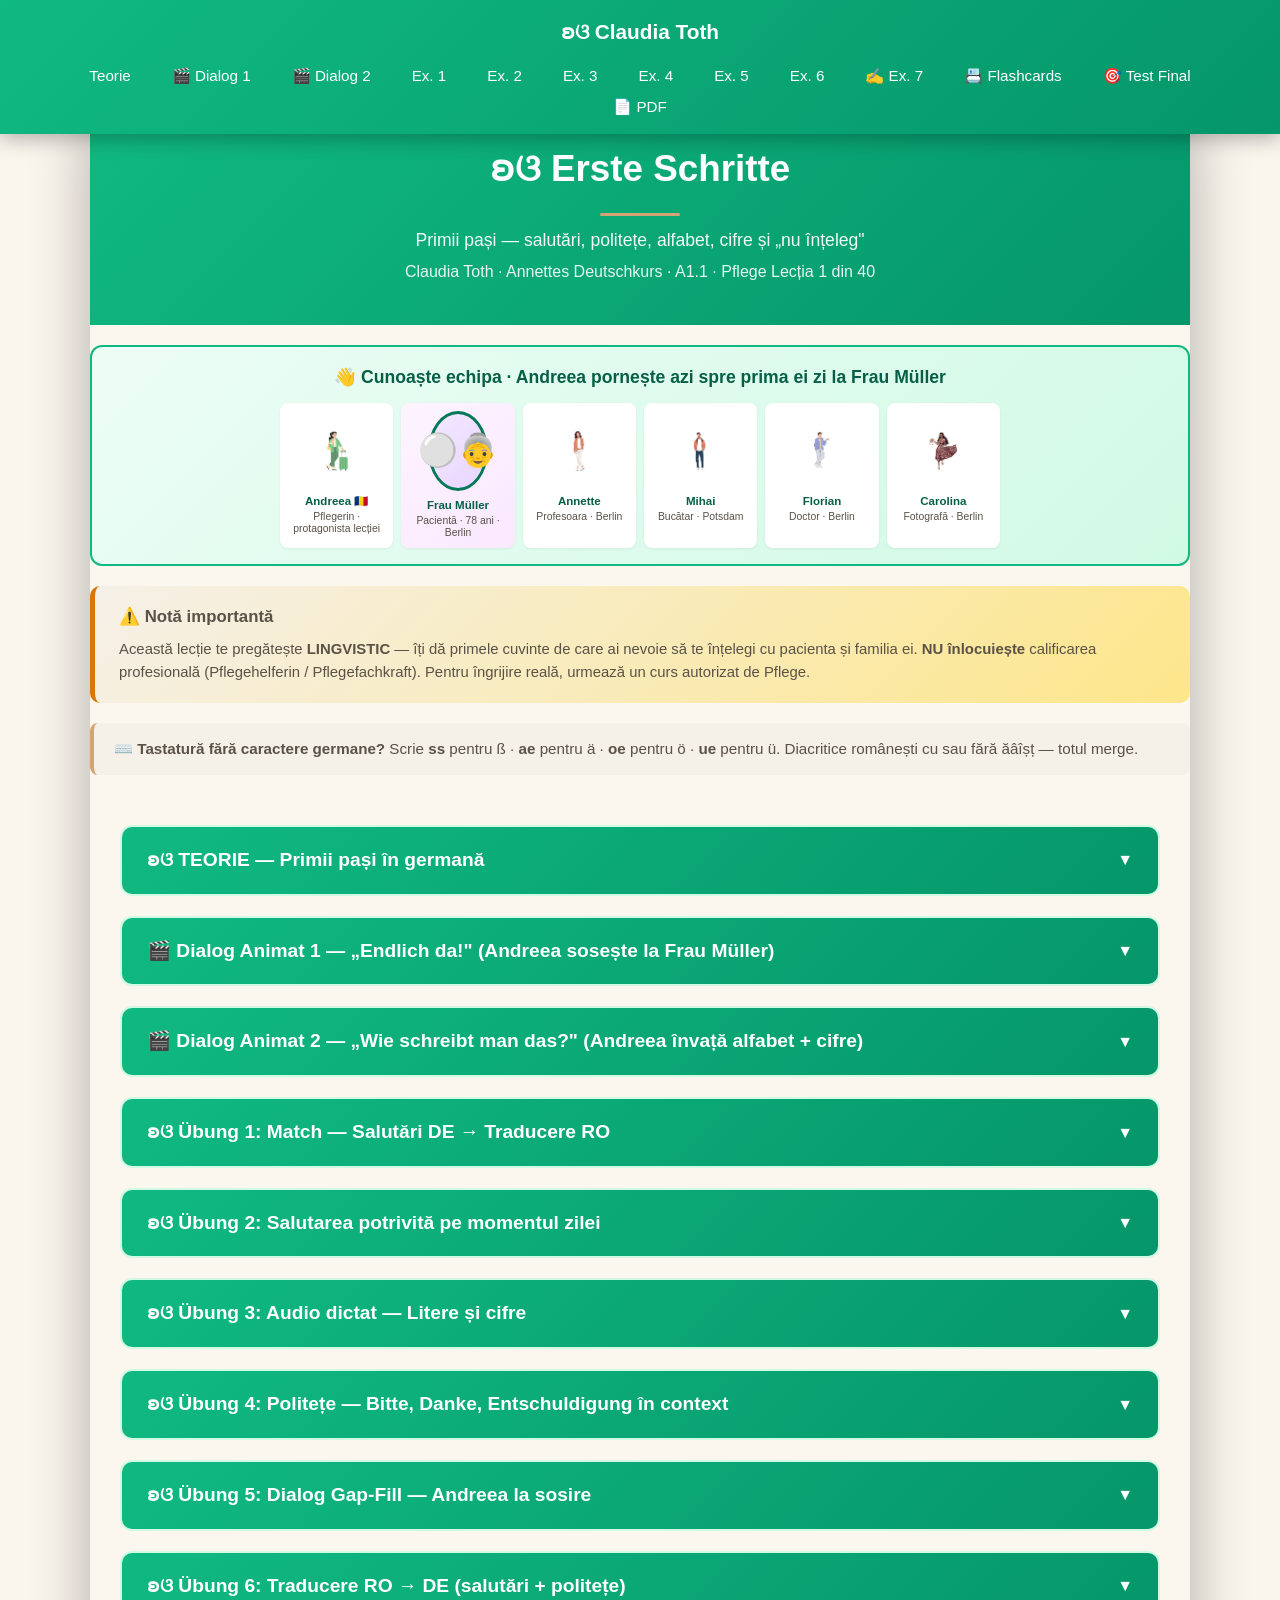
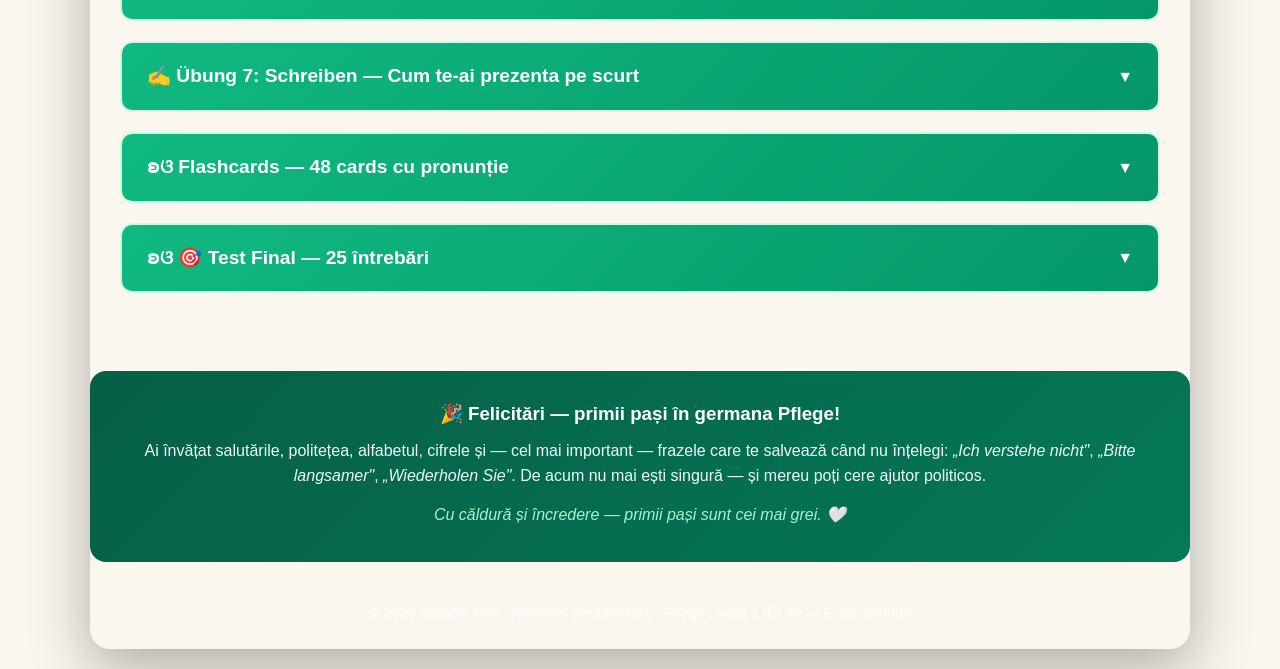
==== commit 67f55cc6: "Rebrand v2 culori: crem + auriu + emerald (mustar v1 eliminat) + PDF regenerat Co-Authored-By: Claud" ====
--- a/index.html
+++ b/index.html
@@ -62,8 +62,8 @@
             <p>Această lecție te pregătește <strong>LINGVISTIC</strong> — îți dă primele cuvinte de care ai nevoie să te înțelegi cu pacienta și familia ei. <strong>NU înlocuiește</strong> calificarea profesională (Pflegehelferin / Pflegefachkraft). Pentru îngrijire reală, urmează un curs autorizat de Pflege.</p>
         </div>
 
-        <div style="background:#fef3c7; border-left:4px solid #f59e0b; padding:14px 20px; margin:20px 0; border-radius:8px;">
-            <p style="margin:0; color:#78350f; font-size:0.95rem;">⌨️ <strong>Tastatură fără caractere germane?</strong> Scrie <strong>ss</strong> pentru ß · <strong>ae</strong> pentru ä · <strong>oe</strong> pentru ö · <strong>ue</strong> pentru ü. Diacritice românești cu sau fără ăâîșț — totul merge.</p>
+        <div style="background:#F5F0E8; border-left:4px solid #D4A574; padding:14px 20px; margin:20px 0; border-radius:8px;">
+            <p style="margin:0; color:#5A5147; font-size:0.95rem;">⌨️ <strong>Tastatură fără caractere germane?</strong> Scrie <strong>ss</strong> pentru ß · <strong>ae</strong> pentru ä · <strong>oe</strong> pentru ö · <strong>ue</strong> pentru ü. Diacritice românești cu sau fără ăâîșț — totul merge.</p>
         </div>
 
         <div class="content">
--- a/styles.css
+++ b/styles.css
@@ -11,12 +11,12 @@
 
 body {
     font-family: 'Segoe UI', Tahoma, Geneva, Verdana, sans-serif;
-    background: linear-gradient(135deg, #10b981 0%, #059669 100%);
+    background: #FAF6EE;
     line-height: 1.6;
     padding: 0;
     padding-top: 80px;
     min-height: 100vh;
-    color: #374151;
+    color: #1F1B16;
 }
 
 /* ============================================
@@ -75,7 +75,7 @@
 .container {
     max-width: 1100px;
     margin: 20px auto;
-    background: white;
+    background: #FBF7EF;
     border-radius: 20px;
     box-shadow: 0 20px 60px rgba(0,0,0,0.3);
     overflow: hidden;
@@ -150,7 +150,7 @@
 .section-content {
     display: none;
     padding: 25px;
-    background: #f0fdf4;
+    background: #FBF7EF;
 }
 
 .section-content.active {
@@ -236,7 +236,7 @@
     gap: 12px;
     margin-bottom: 18px;
     padding: 10px 14px;
-    background: #f0fdf4;
+    background: #FBF7EF;
     border-left: 4px solid #10b981;
     border-radius: 6px;
 }
@@ -313,7 +313,7 @@
 }
 
 .example-box .ro {
-    color: #6b7280;
+    color: #5A5147;
     font-size: 0.95rem;
     margin-top: 4px;
 }
@@ -347,7 +347,7 @@
 }
 
 .theory-table tr:nth-child(even) {
-    background: #f0fdf4;
+    background: #FBF7EF;
 }
 
 .theory-table .verb {
@@ -361,7 +361,7 @@
 }
 
 .theory-table .ro-text {
-    color: #6b7280;
+    color: #5A5147;
     font-style: italic;
     font-size: 0.95rem;
 }
@@ -370,12 +370,12 @@
    EXERCIȚII
    ============================================ */
 .exercise-instruction {
-    background: #fffbeb;
-    border-left: 4px solid #f59e0b;
+    background: #F5F0E8;
+    border-left: 4px solid #D4A574;
     padding: 12px 18px;
     margin-bottom: 18px;
     border-radius: 8px;
-    color: #78350f;
+    color: #5A5147;
 }
 
 .exercise-item {
@@ -413,7 +413,7 @@
 }
 
 .input-group label {
-    color: #374151;
+    color: #1F1B16;
     font-size: 1rem;
     line-height: 1.5;
 }
@@ -463,7 +463,7 @@
 }
 
 .mc-option:hover {
-    background: #f0fdf4;
+    background: #FBF7EF;
 }
 
 .mc-option input[type="radio"] {
@@ -545,12 +545,12 @@
 }
 
 .btn-reset {
-    background: #6b7280;
+    background: #5A5147;
     color: white;
 }
 
 .btn-reset:hover {
-    background: #4b5563;
+    background: #433d35;
     transform: translateY(-2px);
     box-shadow: 0 8px 20px rgba(107, 114, 128, 0.4);
 }
@@ -627,7 +627,7 @@
 
 .flashcard .ro {
     font-size: 1.2rem;
-    color: #6b7280;
+    color: #5A5147;
     font-style: italic;
     display: none;
 }
@@ -642,7 +642,7 @@
     bottom: 12px;
     left: 0;
     right: 0;
-    color: #9ca3af;
+    color: #8a8175;
     font-size: 0.85rem;
 }
 
@@ -776,8 +776,8 @@
         -webkit-overflow-scrolling: touch;
         max-width: 100%;
         scrollbar-width: thin;
-        scrollbar-color: #f59e0b #fef3c7;
-        background-image: linear-gradient(to right, transparent calc(100% - 32px), rgba(245, 158, 11, 0.28) 100%);
+        scrollbar-color: #D4A574 #F5F0E8;
+        background-image: linear-gradient(to right, transparent calc(100% - 32px), rgba(212, 165, 116, 0.28) 100%);
         background-attachment: local;
         background-repeat: no-repeat;
     }
@@ -788,12 +788,12 @@
     }
     .theory-table::-webkit-scrollbar-track,
     .grammar-table::-webkit-scrollbar-track {
-        background: #fef3c7;
+        background: #F5F0E8;
         border-radius: 3px;
     }
     .theory-table::-webkit-scrollbar-thumb,
     .grammar-table::-webkit-scrollbar-thumb {
-        background: #f59e0b;
+        background: #D4A574;
         border-radius: 3px;
     }
 
@@ -801,15 +801,15 @@
     .grammar-table::before {
         content: '👈 Glisează lateral pentru toate coloanele 👉';
         display: block;
-        background: #fef3c7;
-        color: #92400e;
+        background: #F5F0E8;
+        color: #5A5147;
         padding: 6px 10px;
         font-size: 0.72rem;
         text-align: center;
         font-style: italic;
         border-radius: 6px 6px 0 0;
         white-space: nowrap;
-        border-bottom: 1px solid #f59e0b;
+        border-bottom: 1px solid #D4A574;
         position: sticky;
         left: 0;
     }
@@ -828,14 +828,14 @@
    ============================================ */
 .ro-translation {
     display: inline-block;
-    color: #6b7280;
+    color: #5A5147;
     font-style: italic;
     font-size: 0.88rem;
     font-weight: normal;
     line-height: 1.4;
     margin-top: 4px;
     padding-left: 8px;
-    border-left: 2px solid #fcd34d;
+    border-left: 2px solid #D4A574;
 }
 
 /* ============================================
@@ -858,7 +858,7 @@
 }
 
 .test-intro p {
-    color: #374151;
+    color: #1F1B16;
     margin-bottom: 15px;
 }
 
@@ -872,7 +872,7 @@
 
 .test-info-list li {
     padding: 8px 0;
-    color: #374151;
+    color: #1F1B16;
 }
 
 .btn-large {
@@ -921,7 +921,7 @@
 
 /* Întrebarea curentă */
 .test-question {
-    background: #f0fdf4;
+    background: #FBF7EF;
     padding: 25px;
     border-radius: 10px;
     margin-bottom: 20px;
@@ -937,35 +937,35 @@
 
 .test-question-content {
     font-size: 1.15rem;
-    color: #374151;
+    color: #1F1B16;
     line-height: 1.8;
     margin-bottom: 12px;
 }
 
 .test-blank {
-    background: #fef3c7;
+    background: #F5F0E8;
     padding: 4px 16px;
     border-radius: 6px;
-    border: 2px dashed #f59e0b;
-    color: #78350f;
+    border: 2px dashed #D4A574;
+    color: #5A5147;
     font-weight: bold;
     margin-right: 8px;
 }
 
 .test-translation {
     display: block;
-    color: #6b7280;
+    color: #5A5147;
     font-style: italic;
     margin: 10px 0;
     font-size: 0.95rem;
 }
 
 .test-ro-text {
-    background: #fff7ed;
+    background: #F5F0E8;
     padding: 15px;
     border-radius: 8px;
-    border-left: 4px solid #f59e0b;
-    color: #78350f;
+    border-left: 4px solid #D4A574;
+    color: #5A5147;
     font-weight: 500;
 }
 
@@ -1002,7 +1002,7 @@
 
 .test-mc .mc-option:hover {
     border-color: #10b981;
-    background: #f0fdf4;
+    background: #FBF7EF;
 }
 
 /* Controale wizard */
@@ -1015,12 +1015,12 @@
 }
 
 .btn-secondary {
-    background: #6b7280;
+    background: #5A5147;
     color: white;
 }
 
 .btn-secondary:hover {
-    background: #4b5563;
+    background: #433d35;
     transform: translateY(-2px);
     box-shadow: 0 4px 12px rgba(107, 114, 128, 0.4);
 }
@@ -1034,13 +1034,13 @@
 
 /* Buton ÎNAPOI LA TEORIE */
 .btn-back {
-    background: linear-gradient(135deg, #6366f1 0%, #4f46e5 100%);
+    background: linear-gradient(135deg, #5A5147 0%, #433d35 100%);
     color: white;
 }
 
 .btn-back:hover {
     transform: translateY(-2px);
-    box-shadow: 0 8px 20px rgba(99, 102, 241, 0.4);
+    box-shadow: 0 8px 20px rgba(90, 81, 71, 0.4);
 }
 
 .test-back-top {
@@ -1117,7 +1117,7 @@
 
 /* Stats categorii */
 .test-stats {
-    background: #f0fdf4;
+    background: #FBF7EF;
     padding: 20px;
     border-radius: 10px;
     margin-bottom: 20px;
@@ -1137,7 +1137,7 @@
 .test-stats li {
     padding: 8px 0;
     border-bottom: 1px solid #d1fae5;
-    color: #374151;
+    color: #1F1B16;
 }
 
 .test-stats li:last-child {
@@ -1244,7 +1244,7 @@
 
 .dm-tile {
     padding: 10px 14px;
-    background: #f0fdf4;
+    background: #FBF7EF;
     border: 2px solid #d1fae5;
     border-radius: 8px;
     cursor: pointer;
@@ -1261,9 +1261,9 @@
 }
 
 .dm-tile.dm-selected {
-    background: #fef3c7;
-    border-color: #f59e0b;
-    color: #78350f;
+    background: #F5F0E8;
+    border-color: #D4A574;
+    color: #5A5147;
 }
 
 .dm-tile.dm-correct {
@@ -1285,11 +1285,11 @@
     text-align: center;
     margin-top: 12px;
     padding: 10px;
-    background: #fffbeb;
-    border-radius: 8px;
-    color: #78350f;
+    background: #F5F0E8;
+    border-radius: 8px;
+    color: #5A5147;
     font-weight: 600;
-    border-left: 4px solid #f59e0b;
+    border-left: 4px solid #D4A574;
 }
 
 @keyframes shake {
@@ -1315,7 +1315,7 @@
 
 .sort-tile {
     padding: 8px 14px;
-    background: #f0fdf4;
+    background: #FBF7EF;
     border: 2px solid #d1fae5;
     border-radius: 8px;
     cursor: pointer;
@@ -1331,9 +1331,9 @@
 }
 
 .sort-tile.sort-selected {
-    background: #fef3c7;
-    border-color: #f59e0b;
-    color: #78350f;
+    background: #F5F0E8;
+    border-color: #D4A574;
+    color: #5A5147;
 }
 
 .sort-tile.sort-wrong {
@@ -1369,7 +1369,7 @@
 
 .sort-col:hover {
     border-color: #10b981;
-    background: #f0fdf4;
+    background: #FBF7EF;
 }
 
 .sort-col-title {
@@ -1406,8 +1406,8 @@
 .satzbau-answer {
     min-height: 50px;
     padding: 12px;
-    background: #fffbeb;
-    border: 2px dashed #f59e0b;
+    background: #F5F0E8;
+    border: 2px dashed #D4A574;
     border-radius: 8px;
     margin: 8px 0;
     display: flex;
@@ -1417,7 +1417,7 @@
 }
 
 .satzbau-answer-placeholder {
-    color: #9ca3af;
+    color: #8a8175;
     font-style: italic;
     font-size: 0.95rem;
 }
@@ -1427,7 +1427,7 @@
     flex-wrap: wrap;
     gap: 8px;
     padding: 10px;
-    background: #f0fdf4;
+    background: #FBF7EF;
     border-radius: 8px;
     margin-top: 8px;
 }
@@ -1510,18 +1510,18 @@
     border-radius: 8px;
     cursor: pointer;
     transition: all 0.2s;
-    color: #374151;
+    color: #1F1B16;
 }
 
 .mistake-opt:hover {
     border-color: #10b981;
-    background: #f0fdf4;
+    background: #FBF7EF;
 }
 
 .mistake-opt.mistake-picked {
-    border-color: #f59e0b;
-    background: #fef3c7;
-    color: #78350f;
+    border-color: #D4A574;
+    background: #F5F0E8;
+    color: #5A5147;
     font-weight: 600;
 }
 
@@ -1560,7 +1560,7 @@
     size: A4;
     margin: 18mm 14mm 22mm 14mm;
     @bottom-left { content: "ʚଓ © 2026 Claudia Toth"; font-size: 9pt; color: #065f46; }
-    @bottom-right { content: "pag. " counter(page) " / " counter(pages); font-size: 9pt; color: #6b7280; }
+    @bottom-right { content: "pag. " counter(page) " / " counter(pages); font-size: 9pt; color: #5A5147; }
 }
 
 @media print {
@@ -1628,7 +1628,7 @@
 }
 .cast-card .detail {
     font-size: 0.65rem;
-    color: #6b7280;
+    color: #5A5147;
     line-height: 1.2;
     margin-top: 2px;
 }
@@ -1640,8 +1640,8 @@
 /* Avatar 44×56px (NU dimensiune nativă!) — adăugat în template 28 mai 2026 */
 /* după bug raportat de Claudia pe A2 L2 (andreeas-diplom) */
 .andreea-note {
-    background: #fffbeb;
-    border-left: 4px solid #f59e0b;
+    background: #F5F0E8;
+    border-left: 4px solid #D4A574;
     border-radius: 0 8px 8px 0;
     padding: 12px 16px;
     margin: 14px 0;
@@ -1660,7 +1660,7 @@
 }
 .andreea-note-content .speaker {
     font-weight: 700;
-    color: #92400e;
+    color: #5A5147;
     font-size: 0.85rem;
     margin-bottom: 4px;
 }
@@ -1668,7 +1668,7 @@
     content: "💚 ";
 }
 .andreea-note-content .text {
-    color: #78350f;
+    color: #5A5147;
     font-size: 0.92rem;
     font-style: italic;
     line-height: 1.55;
@@ -1681,19 +1681,19 @@
 
 /* === BOX ETIC === */
 .box-etic {
-    background: linear-gradient(135deg, #fef3c7 0%, #fde68a 100%);
+    background: linear-gradient(135deg, #F5F0E8 0%, #fde68a 100%);
     border-left: 5px solid #d97706;
     padding: 18px 24px;
     margin: 20px 0;
     border-radius: 10px;
 }
 .box-etic h4 {
-    color: #78350f;
+    color: #5A5147;
     margin: 0 0 8px;
     font-size: 1.05rem;
 }
 .box-etic p {
-    color: #78350f;
+    color: #5A5147;
     margin: 0;
     font-size: 0.93rem;
     line-height: 1.55;
@@ -1776,7 +1776,7 @@
     margin-bottom: 6px;
 }
 .pillar-text {
-    color: #4b5563;
+    color: #433d35;
     font-size: 0.88rem;
     line-height: 1.5;
 }
@@ -1823,7 +1823,7 @@
     animation: fadeIn 0.4s;
 }
 .theory-intro-para {
-    color: #4b5563;
+    color: #433d35;
     margin: 12px 0;
     line-height: 1.6;
 }
@@ -1858,13 +1858,13 @@
     border-bottom: none;
 }
 .pflege-table tr:hover {
-    background: #f0fdf4;
+    background: #FBF7EF;
 }
 .pflege-fraza {
-    background: linear-gradient(135deg, #fef3c7 0%, #fde68a 100%);
+    background: linear-gradient(135deg, #F5F0E8 0%, #fde68a 100%);
     padding: 2px 8px;
     border-radius: 4px;
-    color: #78350f;
+    color: #5A5147;
     font-weight: 600;
 }
 
@@ -1888,7 +1888,7 @@
     line-height: 1.55;
 }
 .grammar-tip code {
-    background: #fef3c7;
+    background: #F5F0E8;
     padding: 2px 6px;
     border-radius: 4px;
     font-family: 'Courier New', monospace;
@@ -1897,7 +1897,7 @@
 
 /* === TRENNBARE RECAP BOX === */
 .trennbare-recap-box {
-    background: linear-gradient(135deg, #f0fdf4 0%, #dcfce7 100%);
+    background: linear-gradient(135deg, #FBF7EF 0%, #dcfce7 100%);
     border: 2px solid #86efac;
     border-radius: 12px;
     padding: 18px;
@@ -1936,7 +1936,7 @@
 
 /* === VOCAB BONUS === */
 .vocab-bonus {
-    background: #f0fdf4;
+    background: #FBF7EF;
     border: 2px dashed #86efac;
     border-radius: 12px;
     padding: 16px;
@@ -1966,7 +1966,7 @@
     font-size: 0.92rem;
 }
 .vocab-item span {
-    color: #6b7280;
+    color: #5A5147;
     font-size: 0.85rem;
     font-style: italic;
 }
@@ -1982,7 +1982,7 @@
     background: white;
     border-radius: 10px;
     padding: 12px 14px;
-    border-left: 5px solid #6b7280;
+    border-left: 5px solid #5A5147;
     display: flex;
     flex-direction: column;
     gap: 4px;
@@ -2009,13 +2009,13 @@
     font-size: 1.1rem;
 }
 .korper-card .ro {
-    color: #6b7280;
+    color: #5A5147;
     font-size: 0.88rem;
     font-style: italic;
 }
 .korper-card .akk {
-    background: #fef3c7;
-    color: #78350f;
+    background: #F5F0E8;
+    color: #5A5147;
     padding: 4px 8px;
     border-radius: 4px;
     font-size: 0.82rem;
@@ -2051,7 +2051,7 @@
     font-size: 0.9rem;
 }
 .summary-table tr:hover {
-    background: #f0fdf4;
+    background: #FBF7EF;
 }
 .final-note-box {
     background: linear-gradient(135deg, #fce7f3 0%, #fbcfe8 100%);
@@ -2081,7 +2081,7 @@
     box-shadow: 0 4px 18px rgba(6, 95, 70, 0.1);
 }
 .dialog-context {
-    background: #f0fdf4;
+    background: #FBF7EF;
     border-left: 4px solid #10b981;
     padding: 10px 14px;
     border-radius: 6px;
@@ -2091,7 +2091,7 @@
 }
 
 .stage-container {
-    background: linear-gradient(135deg, #f0fdf4 0%, #ecfdf5 100%);
+    background: linear-gradient(135deg, #FBF7EF 0%, #ecfdf5 100%);
     border-radius: 12px;
     padding: 24px 16px;
     margin: 14px 0;
@@ -2215,7 +2215,7 @@
     line-height: 1.4;
 }
 .bubble-ro {
-    color: #6b7280;
+    color: #5A5147;
     font-style: italic;
     font-size: 0.85rem;
     line-height: 1.4;
@@ -2274,7 +2274,7 @@
 
 .transcript-details {
     margin-top: 16px;
-    background: #f0fdf4;
+    background: #FBF7EF;
     border-radius: 8px;
     padding: 10px 14px;
 }
@@ -2297,7 +2297,7 @@
 }
 .reply-item.active {
     border-left-color: #10b981;
-    background: #f0fdf4;
+    background: #FBF7EF;
     transform: translateX(4px);
 }
 .reply-header {
@@ -2307,7 +2307,7 @@
     margin-bottom: 6px;
 }
 .reply-num {
-    color: #6b7280;
+    color: #5A5147;
     font-size: 0.85rem;
     font-weight: 700;
 }
@@ -2338,7 +2338,7 @@
     line-height: 1.45;
 }
 .reply-ro {
-    color: #6b7280;
+    color: #5A5147;
     font-style: italic;
     font-size: 0.85rem;
     margin-top: 2px;
@@ -2374,7 +2374,7 @@
    SCHREIBEN (Ex 7)
    ============================================ */
 .schreiben-wrapper {
-    background: linear-gradient(135deg, #f0fdf4 0%, #dcfce7 100%);
+    background: linear-gradient(135deg, #FBF7EF 0%, #dcfce7 100%);
     border-left: 5px solid #16a34a;
     padding: 22px;
     border-radius: 14px;
@@ -2401,7 +2401,7 @@
     font-size: 0.9rem;
 }
 .schreiben-hints p {
-    color: #4b5563;
+    color: #433d35;
     font-size: 0.88rem;
     margin: 0 0 8px;
 }
@@ -2437,7 +2437,7 @@
     line-height: 1.6;
 }
 .model-text p {
-    color: #4b5563;
+    color: #433d35;
     margin: 8px 0;
     font-size: 0.92rem;
 }
@@ -2550,7 +2550,7 @@
     font-weight: 600;
 }
 .ft-q-text {
-    color: #374151;
+    color: #1F1B16;
     font-size: 0.97rem;
     margin: 10px 0;
     line-height: 1.5;
@@ -2567,14 +2567,14 @@
     transition: background 0.2s;
 }
 .ft-option:hover {
-    background: #f0fdf4;
+    background: #FBF7EF;
 }
 .ft-option input[type="radio"] {
     margin: 0;
     cursor: pointer;
 }
 .ft-option span {
-    color: #374151;
+    color: #1F1B16;
     font-size: 0.92rem;
 }
 .ft-input {
@@ -2634,7 +2634,7 @@
 .ft-score.score-mid {
     display: block;
     background: linear-gradient(135deg, #fef9c3 0%, #fef08a 100%);
-    color: #78350f;
+    color: #5A5147;
 }
 .ft-score.score-low {
     display: block;
@@ -2643,7 +2643,7 @@
 }
 
 .score.score-high { background: #d1fae5; color: #065f46; border-radius: 6px; padding: 8px 12px; }
-.score.score-mid  { background: #fef9c3; color: #78350f; border-radius: 6px; padding: 8px 12px; }
+.score.score-mid  { background: #fef9c3; color: #5A5147; border-radius: 6px; padding: 8px 12px; }
 .score.score-low  { background: #fee2e2; color: #991b1b; border-radius: 6px; padding: 8px 12px; }
 
 /* === FOOTER CTA === */
@@ -2754,7 +2754,7 @@
     box-shadow: 0 4px 12px rgba(16, 185, 129, 0.2);
 }
 .alfabet-card.special {
-    background: linear-gradient(135deg, #fef3c7 0%, #fde68a 100%);
+    background: linear-gradient(135deg, #F5F0E8 0%, #fde68a 100%);
     border-color: #d97706;
 }
 .alfabet-card .litera {
@@ -2764,10 +2764,10 @@
     line-height: 1.1;
 }
 .alfabet-card.special .litera {
-    color: #78350f;
+    color: #5A5147;
 }
 .alfabet-card .pronuntie {
-    color: #6b7280;
+    color: #5A5147;
     font-size: 0.78rem;
     font-style: italic;
     font-family: 'Courier New', monospace;
@@ -2805,12 +2805,12 @@
     font-size: 1.05rem;
     font-weight: 700;
     color: #047857;
-    background: #f0fdf4;
+    background: #FBF7EF;
     padding: 2px 6px;
     border-radius: 4px;
 }
 .cifra-card .ro-pron {
-    color: #6b7280;
+    color: #5A5147;
     font-size: 0.82rem;
     font-style: italic;
     font-family: 'Courier New', monospace;
@@ -2825,3 +2825,15 @@
         grid-template-columns: repeat(3, 1fr);
     }
 }
+
+/* ===== BRAND v2 — linie aurie 80x3px sub h1 (rebrand iunie 2026) ===== */
+.header h1 { position: relative; }
+.header h1::after {
+    content: "";
+    display: block;
+    width: 80px;
+    height: 3px;
+    background: #D4A574;
+    margin: 14px auto 0;
+    border-radius: 2px;
+}
